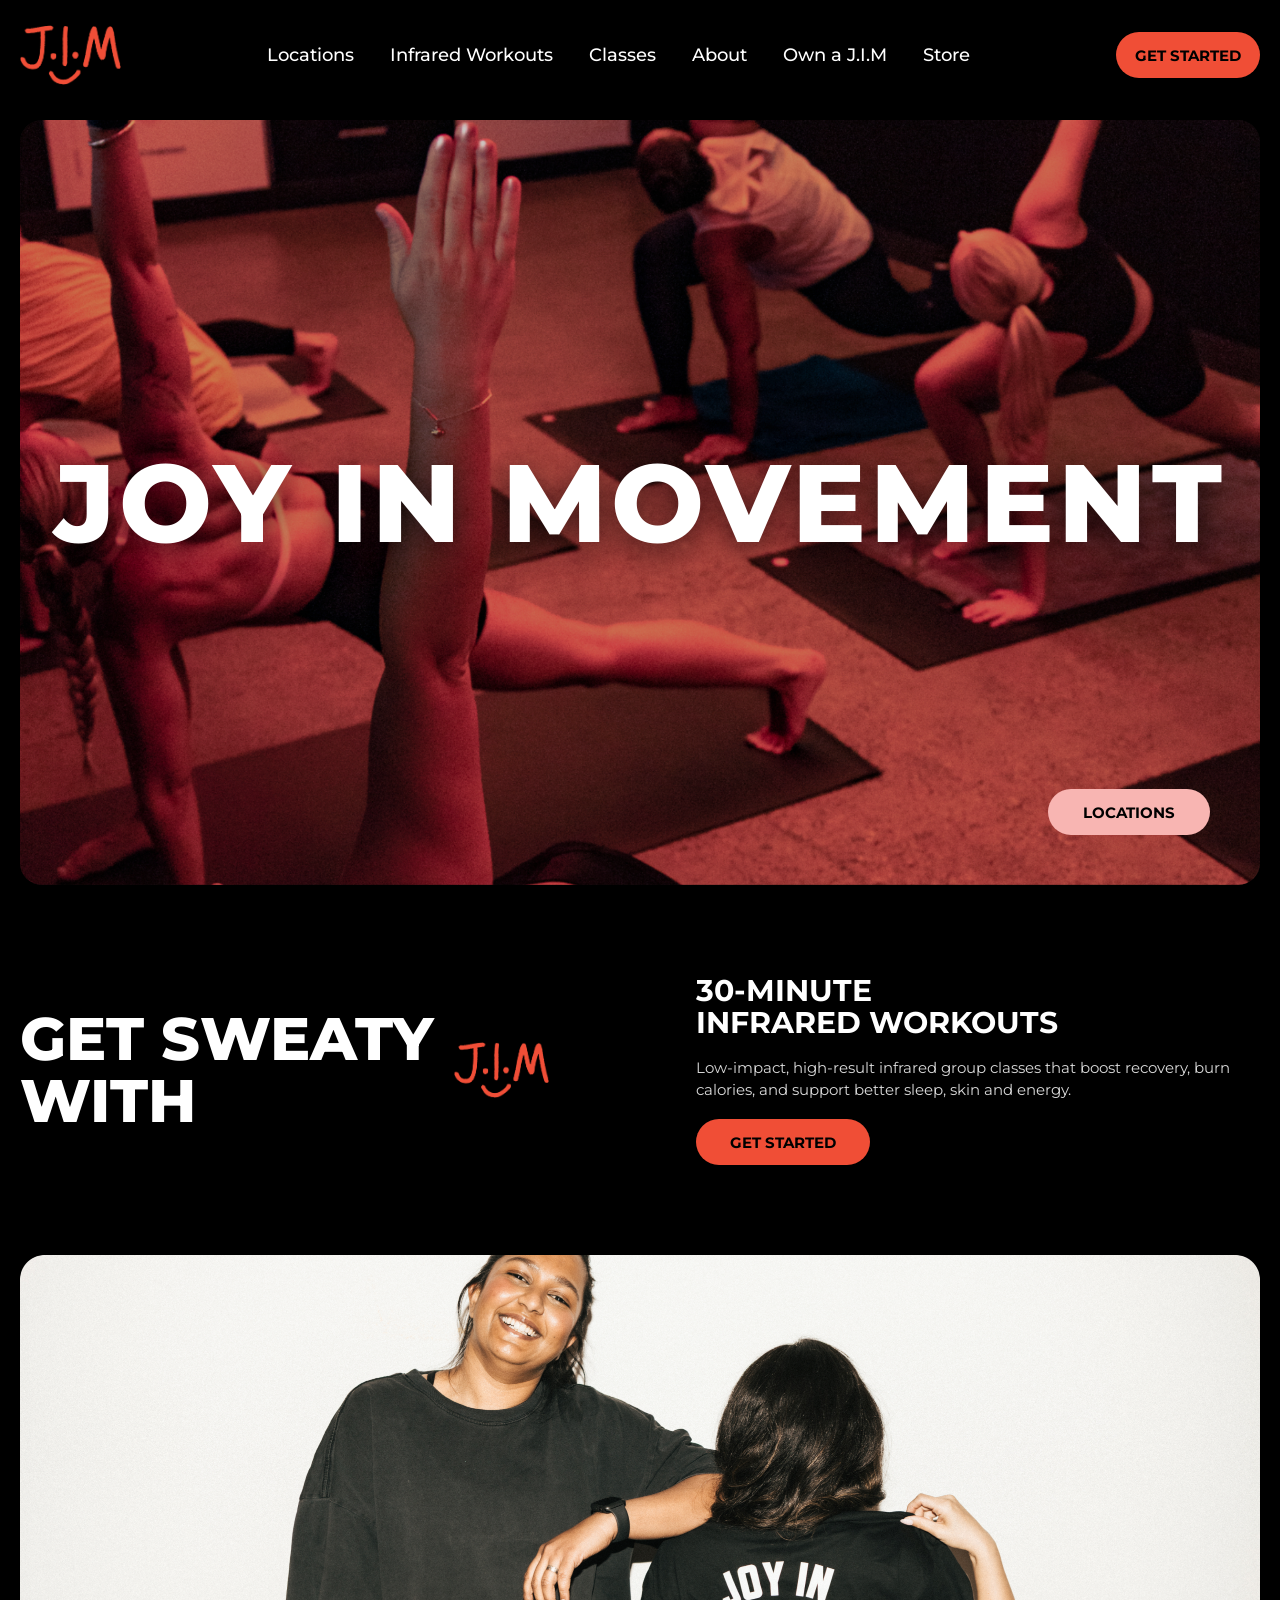
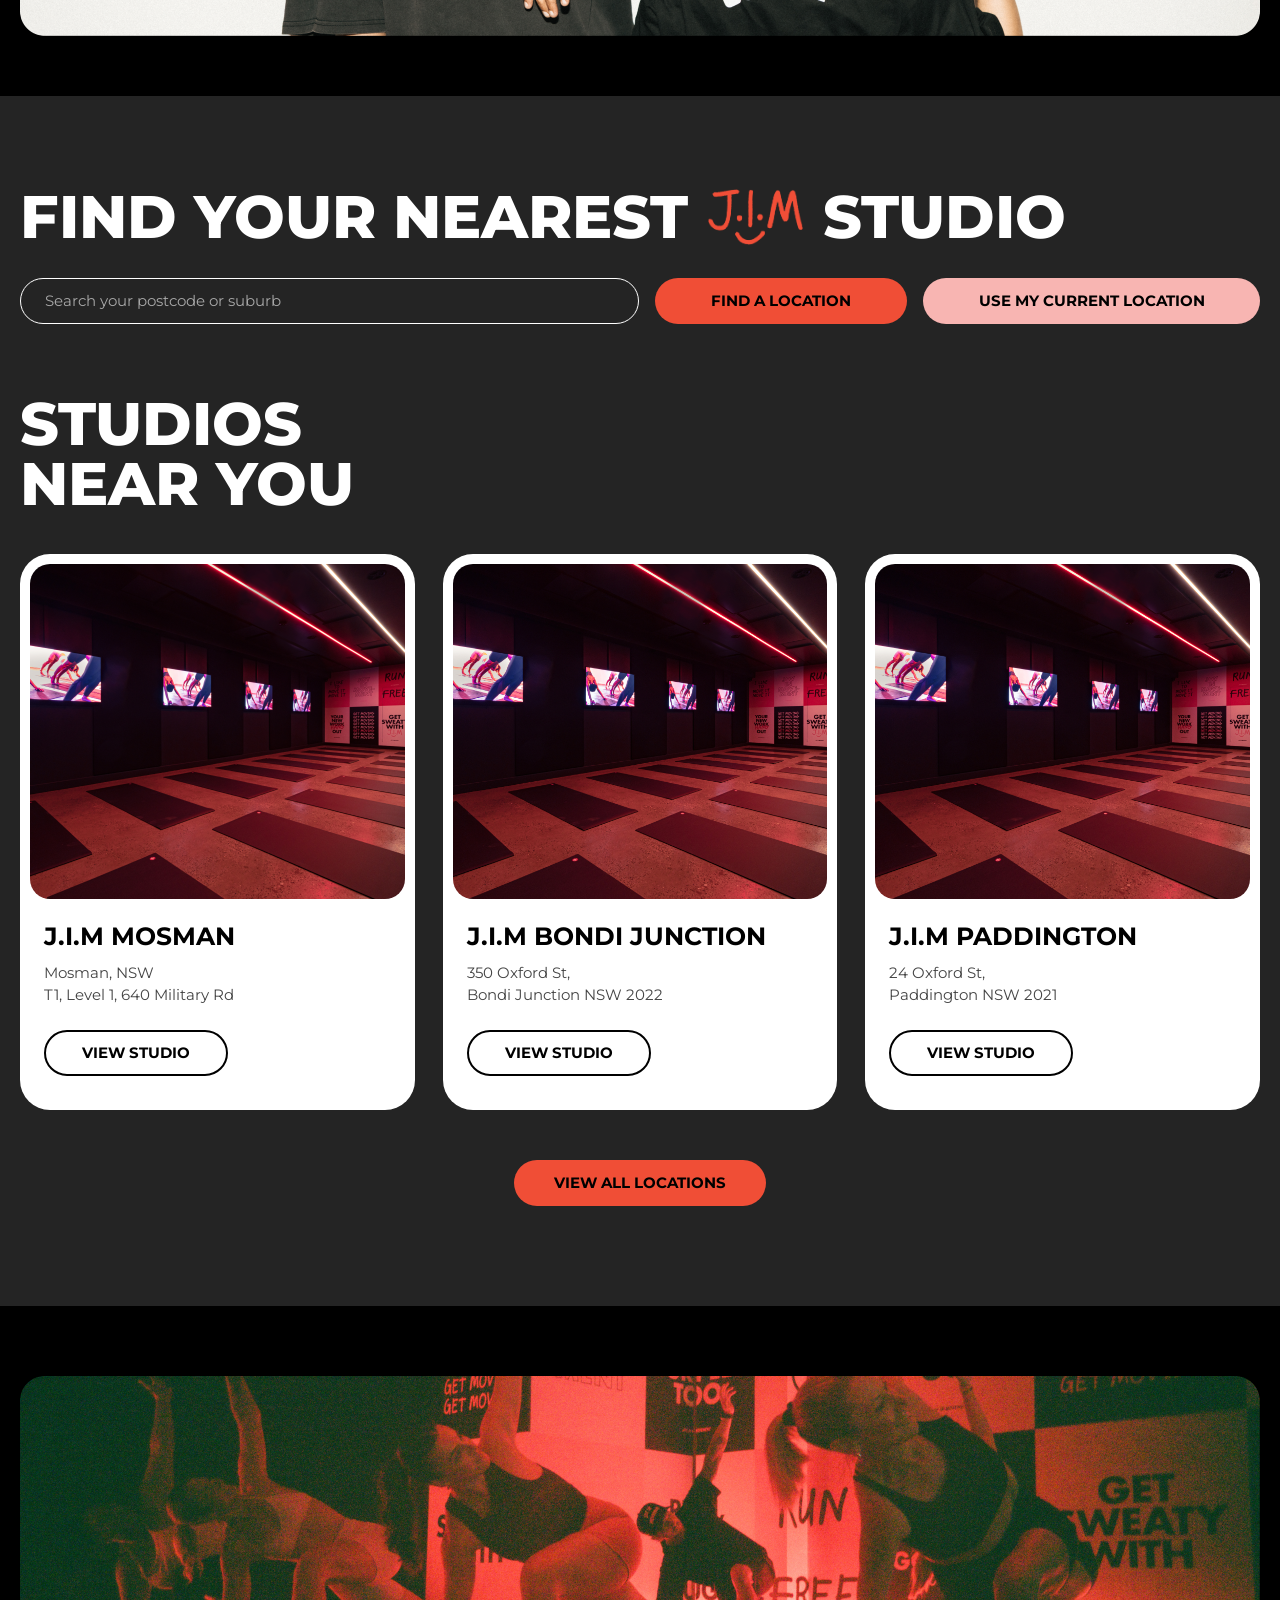
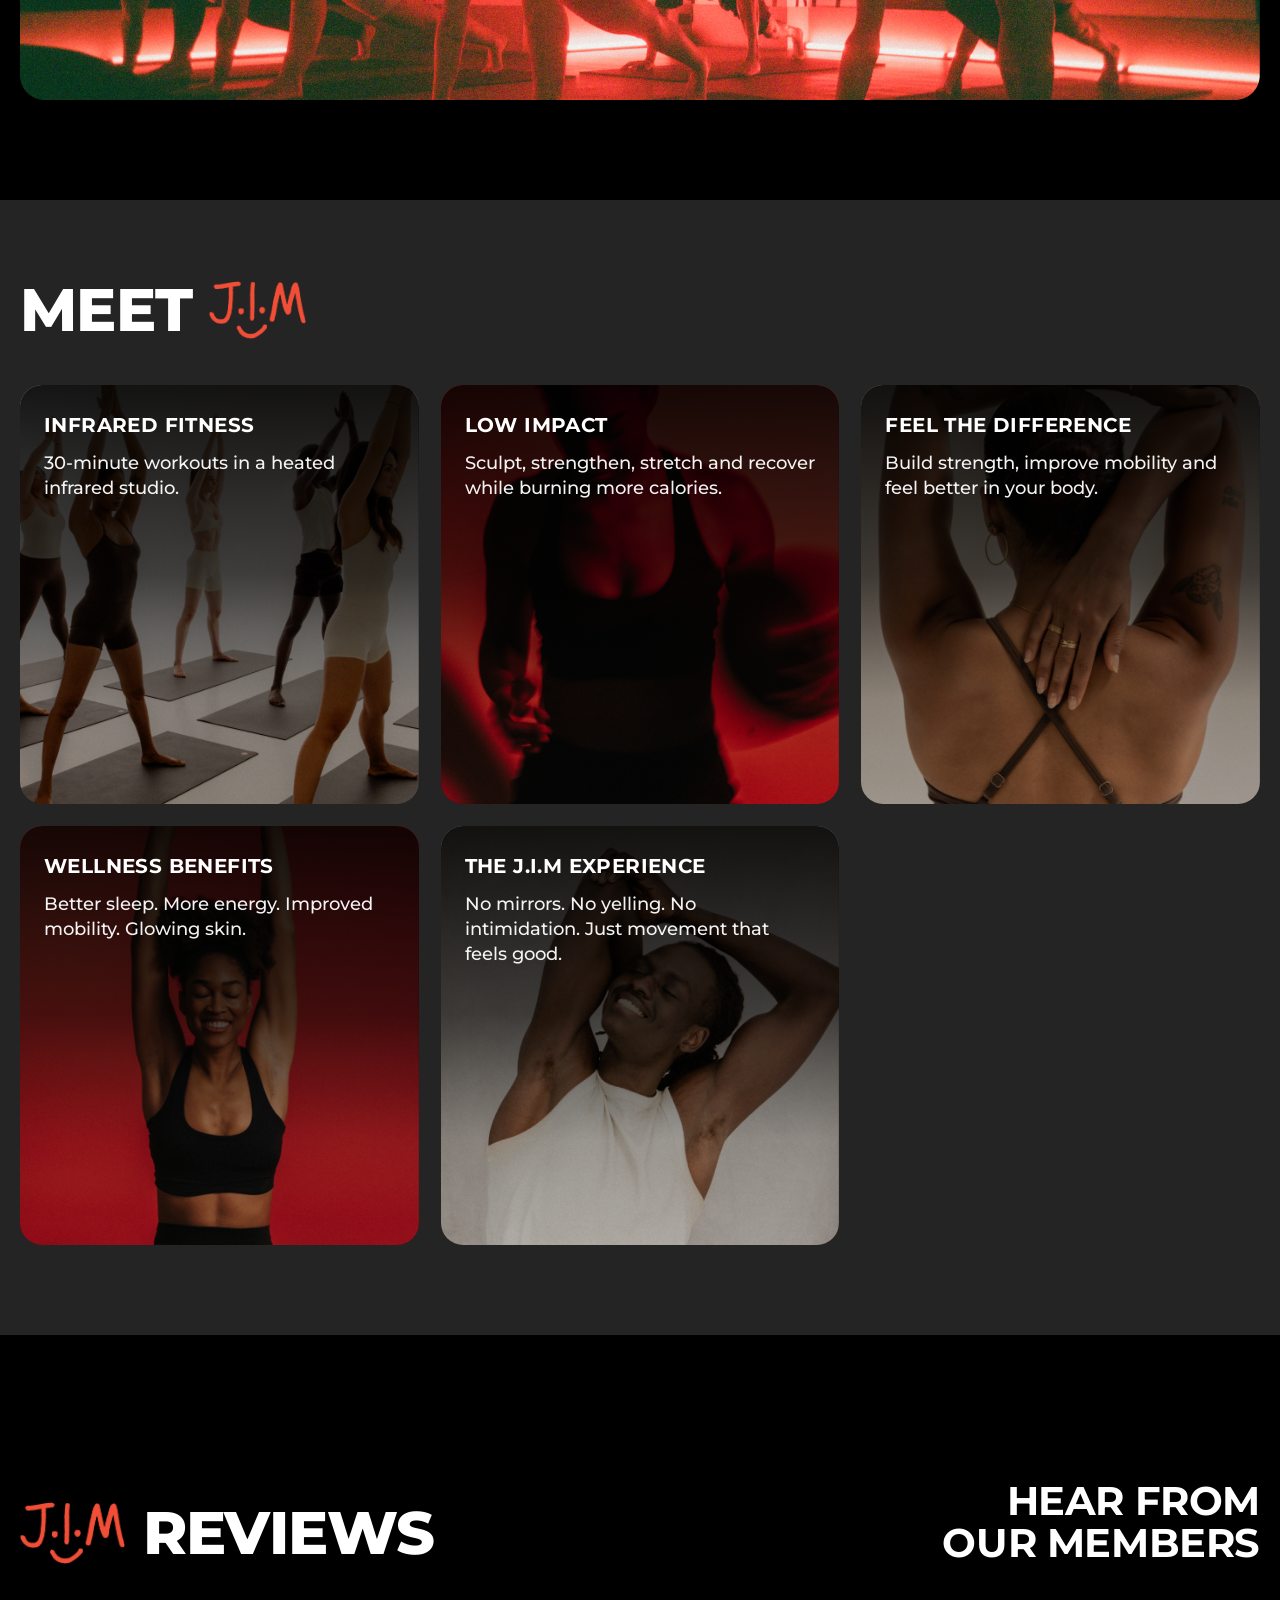
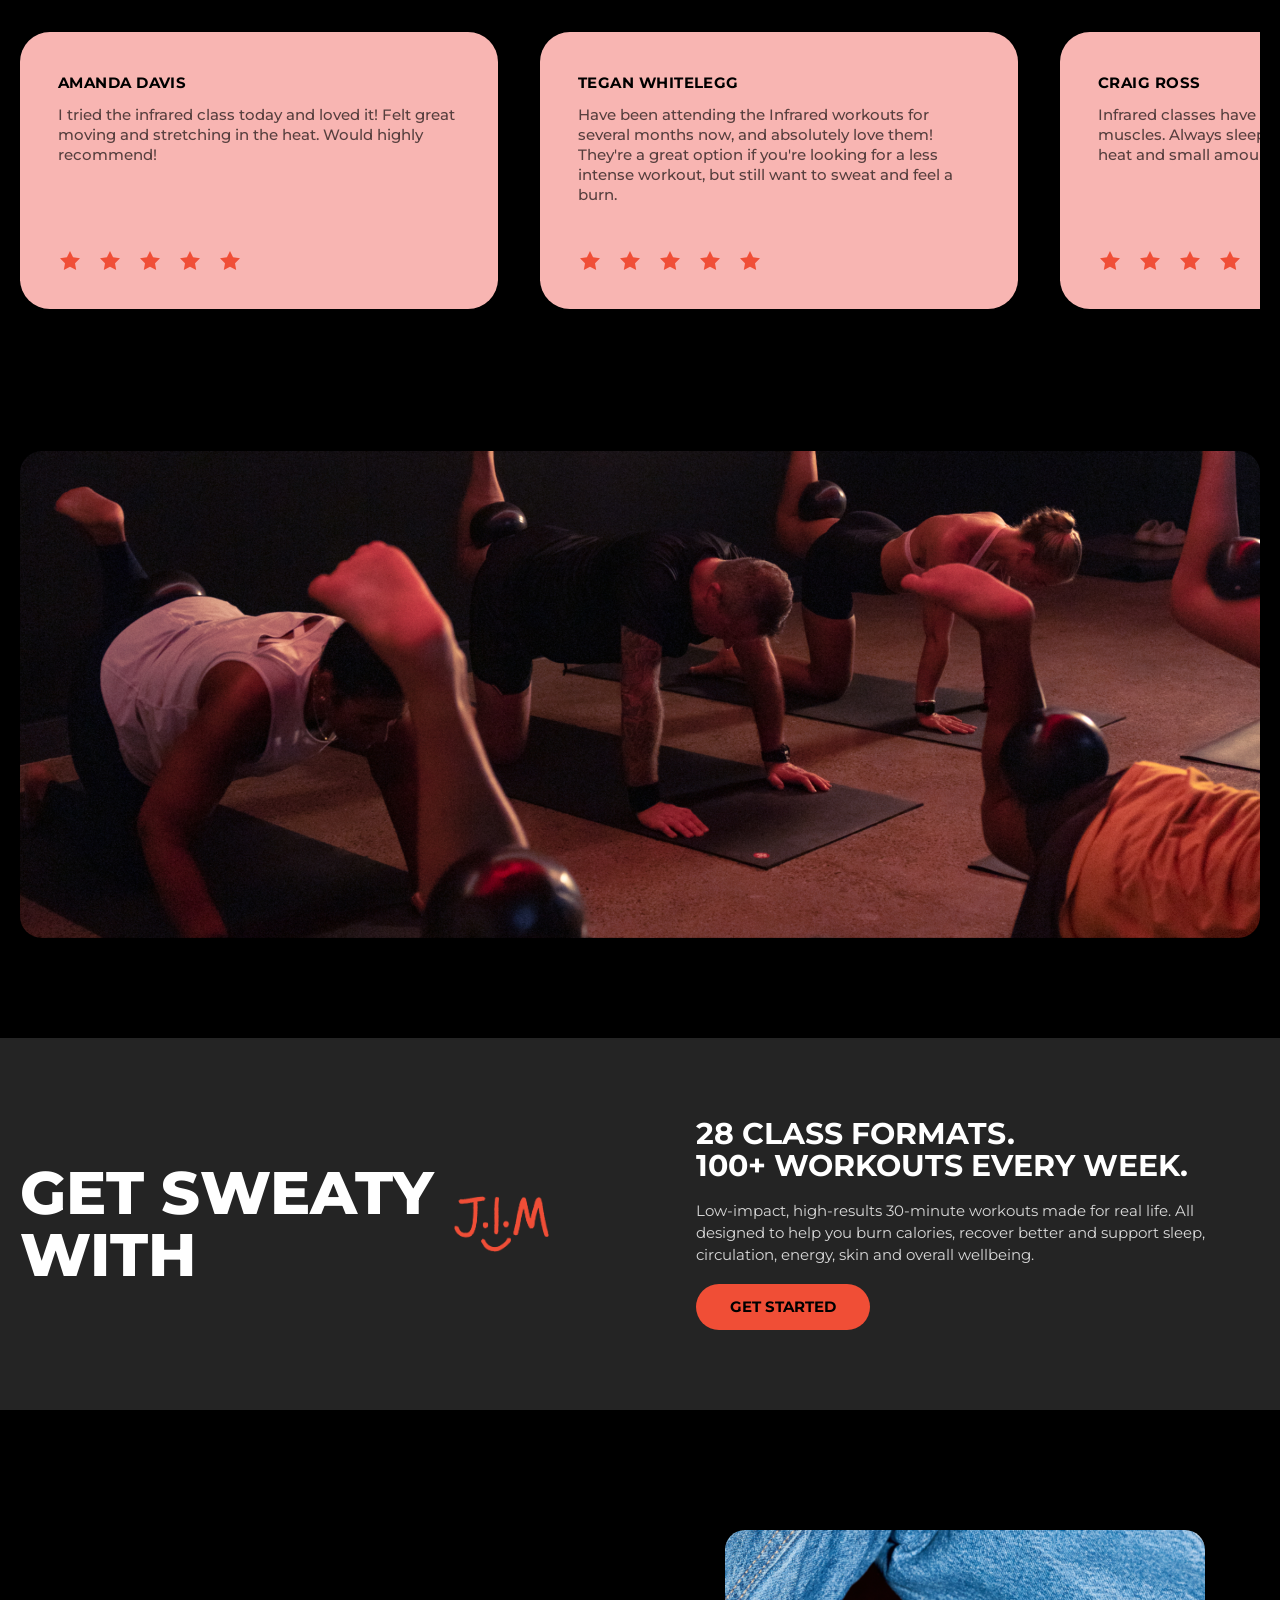
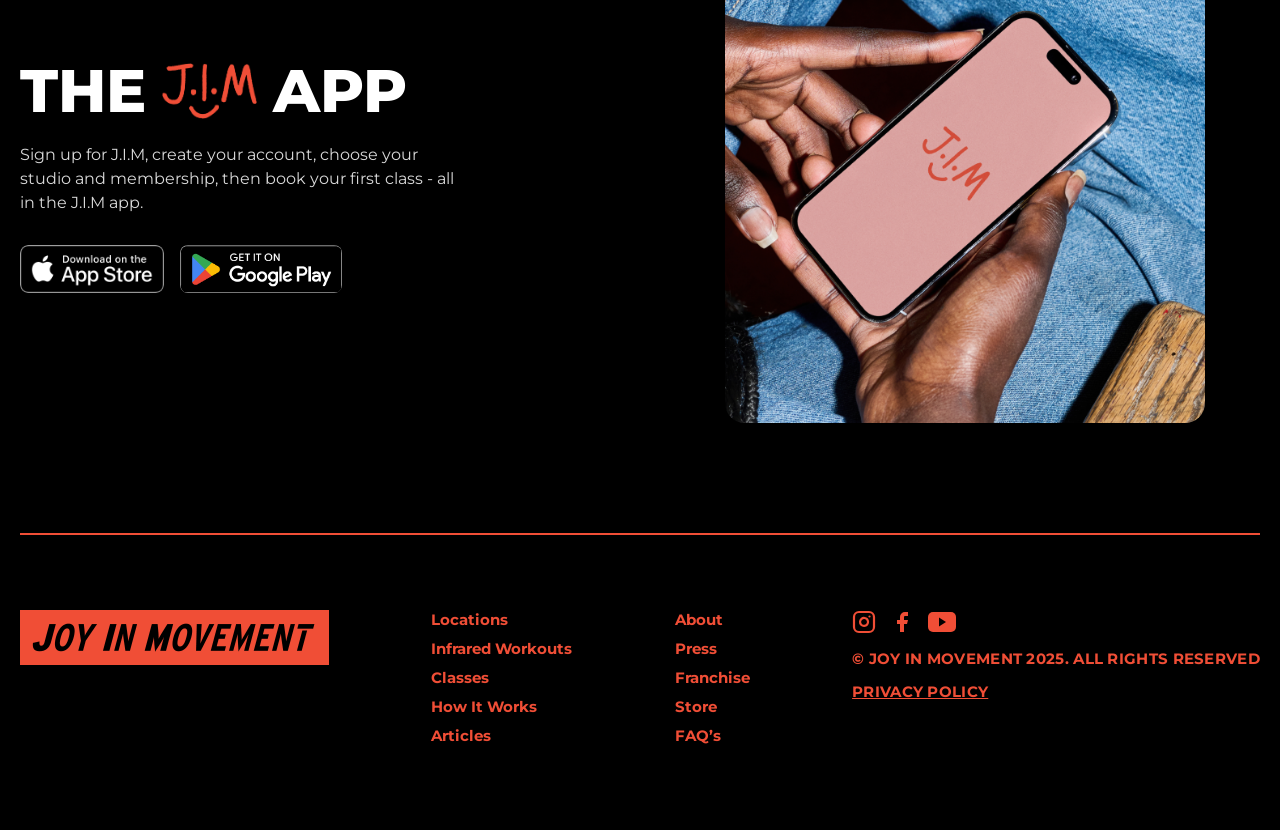
==== index.html @ 844fbc53 "initial design complete" ====
<!DOCTYPE html>
<html lang="en">
<head>
  <meta charset="UTF-8">
  <meta name="viewport" content="width=device-width, initial-scale=1.0">
  <title>J.I.M | Joy In Movement - Australia's First Infrared Fitness Studio</title>
  <!-- Montserrat font matching Futura from Figma -->
  <link rel="preconnect" href="https://fonts.googleapis.com">
  <link rel="preconnect" href="https://fonts.gstatic.com" crossorigin>
  <link href="https://fonts.googleapis.com/css2?family=Montserrat:ital,wght@0,400;0,500;0,600;0,700;0,800;0,900;1,700;1,800&display=swap" rel="stylesheet">
  <link rel="stylesheet" href="home.css">
</head>
<body>

  <!-- =========================================================================
       1. Top Header Bar (0 - 130px)
       ========================================================================= -->
  <header class="jim-header">
    <div class="header-inner">
      <a href="index.html" class="header-logo" aria-label="J.I.M Home">
        <img src="assets/jim_logo_script.png" alt="J.I.M" class="logo-script-img">
      </a>

      <nav class="header-nav" aria-label="Main Navigation">
        <ul class="nav-links-list">
          <li><a href="locations.html" class="nav-link">Locations</a></li>
          <li><a href="infrared.html" class="nav-link">Infrared Workouts</a></li>
          <li><a href="classes.html" class="nav-link">Classes</a></li>
          <li><a href="about.html" class="nav-link">About</a></li>
          <li><a href="own-a-jim.html" class="nav-link">Own a J.I.M</a></li>
          <li><a href="#store" class="nav-link">Store</a></li>
        </ul>
      </nav>

      <div class="header-action">
        <a href="classes.html" class="header-btn-get-started">GET STARTED</a>
        <button class="mobile-nav-toggle" id="mobileToggle" aria-label="Toggle navigation menu">
          <span></span>
          <span></span>
          <span></span>
        </button>
      </div>
    </div>
  </header>

  <main>
    <!-- =========================================================================
         2. Hero Section (129px - 894px)
         ========================================================================= -->
    <section class="section-hero">
      <div class="hero-frame">
        <img src="assets/home_hero_banner.png" alt="Joy In Movement Studio Workout" class="hero-img">
        <div class="hero-overlay-center">
          <h1 class="hero-huge-title">JOY IN MOVEMENT</h1>
        </div>
        <a href="locations.html" class="hero-pill-locations">LOCATIONS</a>
      </div>
    </section>

    <!-- =========================================================================
         3. GET SWEATY WITH J.I.M (973px - 1205px)
         ========================================================================= -->
    <section class="section-sweaty">
      <div class="content-container">
        <div class="sweaty-row">
          <div class="sweaty-left">
            <h2 class="title-get-sweaty">GET SWEATY<br>WITH</h2>
            <img src="assets/jim_logo_script.png" alt="J.I.M" class="sweaty-script-logo">
          </div>

          <div class="sweaty-right">
            <h3 class="subtitle-30">30-MINUTE<br>INFRARED WORKOUTS</h3>
            <p class="body-15">
              Low-impact, high-result infrared group classes that boost recovery, burn calories, and support better sleep, skin and energy.
            </p>
            <a href="classes.html" class="btn-red-pill">GET STARTED</a>
          </div>
        </div>
      </div>
    </section>

    <!-- =========================================================================
         4. Photo Strip Banner 1 (1277px - 1784px) - Two girls smiling
         ========================================================================= -->
    <section class="section-photo-banner">
      <div class="banner-frame">
        <img src="assets/home_banner_infrared.png" alt="Joy In Movement Members" class="banner-photo-img">
      </div>
    </section>

    <!-- =========================================================================
         5. FIND YOUR NEAREST STUDIO & STUDIOS NEAR YOU (1861px - 3429px)
         Full-Bleed Dark Band (#242424) with NO extra border-radius
         ========================================================================= -->
    <section class="section-studios-band" id="studios">
      <div class="content-container">
        <!-- Title row -->
        <div class="find-nearest-title-row">
          <h2 class="title-find-nearest">FIND YOUR NEAREST</h2>
          <img src="assets/jim_logo_script.png" alt="J.I.M" class="find-nearest-jim-script">
          <h2 class="title-find-nearest">STUDIO</h2>
        </div>

        <!-- Search Bar -->
        <form class="search-bar-row" onsubmit="event.preventDefault();">
          <div class="search-input-pill">
            <input type="text" class="input-postcode" placeholder="Search your postcode or suburb">
          </div>
          <button type="submit" class="btn-find-location">FIND A LOCATION</button>
          <button type="button" class="btn-current-location">USE MY CURRENT LOCATION</button>
        </form>

        <!-- Subheading -->
        <h3 class="heading-studios-near-you">STUDIOS<br>NEAR YOU</h3>

        <!-- 3 White Studio Cards (radius=30, white bg, black text, outline view studio btn) -->
        <div class="studios-three-grid">
          <!-- Card 1: Mosman -->
          <article class="studio-white-card">
            <div class="studio-card-photo-wrap">
              <img src="assets/location_mosman.png" alt="J.I.M Mosman" class="studio-card-photo">
            </div>
            <div class="studio-card-details">
              <h4 class="studio-card-name">J.I.M MOSMAN</h4>
              <p class="studio-card-addr">Mosman, NSW<br>T1, Level 1, 640 Military Rd</p>
              <a href="locations.html" class="btn-view-studio-black">VIEW STUDIO</a>
            </div>
          </article>

          <!-- Card 2: Bondi Junction -->
          <article class="studio-white-card">
            <div class="studio-card-photo-wrap">
              <img src="assets/location_bondi.png" alt="J.I.M Bondi Junction" class="studio-card-photo">
            </div>
            <div class="studio-card-details">
              <h4 class="studio-card-name">J.I.M BONDI JUNCTION</h4>
              <p class="studio-card-addr">350 Oxford St,<br>Bondi Junction NSW 2022</p>
              <a href="locations.html" class="btn-view-studio-black">VIEW STUDIO</a>
            </div>
          </article>

          <!-- Card 3: Paddington -->
          <article class="studio-white-card">
            <div class="studio-card-photo-wrap">
              <img src="assets/location_paddington.png" alt="J.I.M Paddington" class="studio-card-photo">
            </div>
            <div class="studio-card-details">
              <h4 class="studio-card-name">J.I.M PADDINGTON</h4>
              <p class="studio-card-addr">24 Oxford St,<br>Paddington NSW 2021</p>
              <a href="locations.html" class="btn-view-studio-black">VIEW STUDIO</a>
            </div>
          </article>
        </div>

        <!-- Centered VIEW ALL LOCATIONS Red Button -->
        <div class="view-all-locations-center">
          <a href="locations.html" class="btn-view-all-red">VIEW ALL LOCATIONS</a>
        </div>
      </div>
    </section>

    <!-- =========================================================================
         6. Photo Strip Banner 2 (3514px - 3946px) - Red neon light studio
         ========================================================================= -->
    <section class="section-photo-banner">
      <div class="banner-frame">
        <img src="assets/home_banner_mid.png" alt="Get Sweaty With J.I.M Red Neon" class="banner-photo-img">
      </div>
    </section>

    <!-- =========================================================================
         7. MEET J.I.M (4041px - 4797px)
         Full-Bleed Dark Band (#242424) with NO extra border-radius
         Text aligned to the TOP of each card with top gradient overlay
         ========================================================================= -->
    <section class="section-meet-band">
      <div class="content-container">
        <!-- Heading -->
        <div class="meet-heading-row">
          <h2 class="title-meet">MEET</h2>
          <img src="assets/jim_logo_script.png" alt="J.I.M" class="meet-script-logo">
        </div>

        <!-- 5 Tall Cards (radius=22, text at TOP) -->
        <div class="meet-five-grid">
          <!-- Card 1 -->
          <article class="meet-card-item">
            <img src="assets/home_meet_1.png" alt="Infrared Fitness" class="meet-card-bg-img">
            <div class="meet-card-top-gradient"></div>
            <div class="meet-card-caption-top">
              <h4 class="meet-card-title">INFRARED FITNESS</h4>
              <p class="meet-card-desc">30-minute workouts in a heated infrared studio.</p>
            </div>
          </article>

          <!-- Card 2 -->
          <article class="meet-card-item">
            <img src="assets/home_meet_2.png" alt="Low Impact" class="meet-card-bg-img">
            <div class="meet-card-top-gradient"></div>
            <div class="meet-card-caption-top">
              <h4 class="meet-card-title">LOW IMPACT</h4>
              <p class="meet-card-desc">Sculpt, strengthen, stretch and recover while burning more calories.</p>
            </div>
          </article>

          <!-- Card 3 -->
          <article class="meet-card-item">
            <img src="assets/home_meet_3.png" alt="Feel The Difference" class="meet-card-bg-img">
            <div class="meet-card-top-gradient"></div>
            <div class="meet-card-caption-top">
              <h4 class="meet-card-title">FEEL THE DIFFERENCE</h4>
              <p class="meet-card-desc">Build strength, improve mobility and feel better in your body.</p>
            </div>
          </article>

          <!-- Card 4 -->
          <article class="meet-card-item">
            <img src="assets/home_meet_4.png" alt="Wellness Benefits" class="meet-card-bg-img">
            <div class="meet-card-top-gradient"></div>
            <div class="meet-card-caption-top">
              <h4 class="meet-card-title">WELLNESS BENEFITS</h4>
              <p class="meet-card-desc">Better sleep. More energy. Improved mobility. Glowing skin.</p>
            </div>
          </article>

          <!-- Card 5 -->
          <article class="meet-card-item">
            <img src="assets/home_meet_5.png" alt="The J.I.M Experience" class="meet-card-bg-img">
            <div class="meet-card-top-gradient"></div>
            <div class="meet-card-caption-top">
              <h4 class="meet-card-title">THE J.I.M EXPERIENCE</h4>
              <p class="meet-card-desc">No mirrors. No yelling. No intimidation. Just movement that feels good.</p>
            </div>
          </article>
        </div>
      </div>
    </section>

    <!-- =========================================================================
         8. REVIEWS (4801px - 5337px)
         On Pure Black Background (#000000) with 4 Peach Cards and SVG Stars
         ========================================================================= -->
    <section class="section-reviews">
      <div class="content-container">
        <!-- Header -->
        <div class="reviews-header-flex">
          <div class="reviews-left-group">
            <img src="assets/jim_logo_script.png" alt="J.I.M" class="reviews-script-logo">
            <h2 class="title-reviews">REVIEWS</h2>
          </div>
          <div class="reviews-right-group">
            <p class="tag-hear-members">HEAR FROM<br>OUR MEMBERS</p>
          </div>
        </div>

        <!-- 4 Peach Cards Track (Figma exact 478x277px, gap 42px) -->
        <div class="reviews-track-wrapper">
          <div class="reviews-four-grid">
            <!-- Card 1: Amanda Davis -->
            <article class="review-peach-box">
              <div class="review-box-top">
                <h4 class="review-author-name">AMANDA DAVIS</h4>
                <p class="review-body-quote">I tried the infrared class today and loved it! Felt great moving and stretching in the heat. Would highly recommend!</p>
              </div>
              <div class="review-stars-row">
                <svg width="24" height="24" viewBox="0 0 24 24" fill="#F04E37"><polygon points="12 2 15.09 8.26 22 9.27 17 14.14 18.18 21.02 12 17.77 5.82 21.02 7 14.14 2 9.27 8.91 8.26 12 2"></polygon></svg>
                <svg width="24" height="24" viewBox="0 0 24 24" fill="#F04E37"><polygon points="12 2 15.09 8.26 22 9.27 17 14.14 18.18 21.02 12 17.77 5.82 21.02 7 14.14 2 9.27 8.91 8.26 12 2"></polygon></svg>
                <svg width="24" height="24" viewBox="0 0 24 24" fill="#F04E37"><polygon points="12 2 15.09 8.26 22 9.27 17 14.14 18.18 21.02 12 17.77 5.82 21.02 7 14.14 2 9.27 8.91 8.26 12 2"></polygon></svg>
                <svg width="24" height="24" viewBox="0 0 24 24" fill="#F04E37"><polygon points="12 2 15.09 8.26 22 9.27 17 14.14 18.18 21.02 12 17.77 5.82 21.02 7 14.14 2 9.27 8.91 8.26 12 2"></polygon></svg>
                <svg width="24" height="24" viewBox="0 0 24 24" fill="#F04E37"><polygon points="12 2 15.09 8.26 22 9.27 17 14.14 18.18 21.02 12 17.77 5.82 21.02 7 14.14 2 9.27 8.91 8.26 12 2"></polygon></svg>
              </div>
            </article>

            <!-- Card 2: Tegan Whitelegg -->
            <article class="review-peach-box">
              <div class="review-box-top">
                <h4 class="review-author-name">TEGAN WHITELEGG</h4>
                <p class="review-body-quote">Have been attending the Infrared workouts for several months now, and absolutely love them! They're a great option if you're looking for a less intense workout, but still want to sweat and feel a burn.</p>
              </div>
              <div class="review-stars-row">
                <svg width="24" height="24" viewBox="0 0 24 24" fill="#F04E37"><polygon points="12 2 15.09 8.26 22 9.27 17 14.14 18.18 21.02 12 17.77 5.82 21.02 7 14.14 2 9.27 8.91 8.26 12 2"></polygon></svg>
                <svg width="24" height="24" viewBox="0 0 24 24" fill="#F04E37"><polygon points="12 2 15.09 8.26 22 9.27 17 14.14 18.18 21.02 12 17.77 5.82 21.02 7 14.14 2 9.27 8.91 8.26 12 2"></polygon></svg>
                <svg width="24" height="24" viewBox="0 0 24 24" fill="#F04E37"><polygon points="12 2 15.09 8.26 22 9.27 17 14.14 18.18 21.02 12 17.77 5.82 21.02 7 14.14 2 9.27 8.91 8.26 12 2"></polygon></svg>
                <svg width="24" height="24" viewBox="0 0 24 24" fill="#F04E37"><polygon points="12 2 15.09 8.26 22 9.27 17 14.14 18.18 21.02 12 17.77 5.82 21.02 7 14.14 2 9.27 8.91 8.26 12 2"></polygon></svg>
                <svg width="24" height="24" viewBox="0 0 24 24" fill="#F04E37"><polygon points="12 2 15.09 8.26 22 9.27 17 14.14 18.18 21.02 12 17.77 5.82 21.02 7 14.14 2 9.27 8.91 8.26 12 2"></polygon></svg>
              </div>
            </article>

            <!-- Card 3: Craig Ross -->
            <article class="review-peach-box">
              <div class="review-box-top">
                <h4 class="review-author-name">CRAIG ROSS</h4>
                <p class="review-body-quote">Infrared classes have been great on tired, sore muscles. Always sleep well and feel refreshed by the heat and small amounts of movement in each class.</p>
              </div>
              <div class="review-stars-row">
                <svg width="24" height="24" viewBox="0 0 24 24" fill="#F04E37"><polygon points="12 2 15.09 8.26 22 9.27 17 14.14 18.18 21.02 12 17.77 5.82 21.02 7 14.14 2 9.27 8.91 8.26 12 2"></polygon></svg>
                <svg width="24" height="24" viewBox="0 0 24 24" fill="#F04E37"><polygon points="12 2 15.09 8.26 22 9.27 17 14.14 18.18 21.02 12 17.77 5.82 21.02 7 14.14 2 9.27 8.91 8.26 12 2"></polygon></svg>
                <svg width="24" height="24" viewBox="0 0 24 24" fill="#F04E37"><polygon points="12 2 15.09 8.26 22 9.27 17 14.14 18.18 21.02 12 17.77 5.82 21.02 7 14.14 2 9.27 8.91 8.26 12 2"></polygon></svg>
                <svg width="24" height="24" viewBox="0 0 24 24" fill="#F04E37"><polygon points="12 2 15.09 8.26 22 9.27 17 14.14 18.18 21.02 12 17.77 5.82 21.02 7 14.14 2 9.27 8.91 8.26 12 2"></polygon></svg>
                <svg width="24" height="24" viewBox="0 0 24 24" fill="#F04E37"><polygon points="12 2 15.09 8.26 22 9.27 17 14.14 18.18 21.02 12 17.77 5.82 21.02 7 14.14 2 9.27 8.91 8.26 12 2"></polygon></svg>
              </div>
            </article>

            <!-- Card 4: Junior Talipeau -->
            <article class="review-peach-box">
              <div class="review-box-top">
                <h4 class="review-author-name">JUNIOR TALIPEAU</h4>
                <p class="review-body-quote">Great experiences! Great training! Great sessions! Infrared sessions are great and is a different type of fitness.</p>
              </div>
              <div class="review-stars-row">
                <svg width="24" height="24" viewBox="0 0 24 24" fill="#F04E37"><polygon points="12 2 15.09 8.26 22 9.27 17 14.14 18.18 21.02 12 17.77 5.82 21.02 7 14.14 2 9.27 8.91 8.26 12 2"></polygon></svg>
                <svg width="24" height="24" viewBox="0 0 24 24" fill="#F04E37"><polygon points="12 2 15.09 8.26 22 9.27 17 14.14 18.18 21.02 12 17.77 5.82 21.02 7 14.14 2 9.27 8.91 8.26 12 2"></polygon></svg>
                <svg width="24" height="24" viewBox="0 0 24 24" fill="#F04E37"><polygon points="12 2 15.09 8.26 22 9.27 17 14.14 18.18 21.02 12 17.77 5.82 21.02 7 14.14 2 9.27 8.91 8.26 12 2"></polygon></svg>
                <svg width="24" height="24" viewBox="0 0 24 24" fill="#F04E37"><polygon points="12 2 15.09 8.26 22 9.27 17 14.14 18.18 21.02 12 17.77 5.82 21.02 7 14.14 2 9.27 8.91 8.26 12 2"></polygon></svg>
                <svg width="24" height="24" viewBox="0 0 24 24" fill="#F04E37"><polygon points="12 2 15.09 8.26 22 9.27 17 14.14 18.18 21.02 12 17.77 5.82 21.02 7 14.14 2 9.27 8.91 8.26 12 2"></polygon></svg>
              </div>
            </article>
          </div>
        </div>
          </article>
        </div>
      </div>
    </section>

    <!-- =========================================================================
         9. Photo Strip Banner 3 (5432px - 6244px) - "J.I.M HATES BURPEES TOO"
         ========================================================================= -->
    <section class="section-photo-banner">
      <div class="banner-frame">
        <img src="assets/own_poster_chair_banner.png" alt="J.I.M Hates Burpees Too" class="banner-photo-img">
      </div>
    </section>

    <!-- =========================================================================
         10. GET SWEATY WITH (6317px - 6763px)
         Full-Bleed Dark Band (#242424) with NO extra border-radius
         ========================================================================= -->
    <section class="section-sweaty-dark-band">
      <div class="content-container">
        <div class="sweaty-row">
          <div class="sweaty-left">
            <h2 class="title-get-sweaty">GET SWEATY<br>WITH</h2>
            <img src="assets/jim_logo_script.png" alt="J.I.M" class="sweaty-script-logo">
          </div>

          <div class="sweaty-right">
            <h3 class="subtitle-30">28 CLASS FORMATS.<br>100+ WORKOUTS EVERY WEEK.</h3>
            <p class="body-15">
              Low-impact, high-results 30-minute workouts made for real life. All designed to help you burn calories, recover better and support sleep, circulation, energy, skin and overall wellbeing.
            </p>
            <a href="classes.html" class="btn-red-pill">GET STARTED</a>
          </div>
        </div>
      </div>
    </section>

    <!-- =========================================================================
         11. THE J.I.M APP (6836px - 7648px)
         Pure Black Background (#000000) - NO gray box, NO extra radius
         ========================================================================= -->
    <section class="section-app-pure-black">
      <div class="content-container">
        <div class="app-row-flex">
          <div class="app-text-left">
            <div class="app-heading-brand">
              <h2 class="title-app-white">THE</h2>
              <img src="assets/jim_logo_script.png" alt="J.I.M" class="app-script-logo">
              <h2 class="title-app-white">APP</h2>
            </div>
            <p class="app-instruction-desc">
              Sign up for J.I.M, create your account, choose your studio and membership, then book your first class - all in the J.I.M app.
            </p>
            <div class="app-store-badges-row">
              <a href="#app-store" class="badge-link">
                <img src="assets/app-store-badge.png" alt="Download on the App Store" class="store-badge-img">
              </a>
              <a href="#google-play" class="badge-link">
                <img src="assets/google-play-badge.jpg" alt="Get it on Google Play" class="store-badge-img">
              </a>
            </div>
          </div>

          <div class="app-photo-right">
            <img src="assets/home_app_phone.png" alt="J.I.M Mobile App on iPhone" class="app-phone-mockup-img">
          </div>
        </div>
      </div>
    </section>
  </main>

  <!-- =========================================================================
       12. Global Footer (7743px - 7959px)
       Pure Black Background (#000000)
       ========================================================================= -->
  <footer class="jim-footer">
    <div class="content-container">
      <div class="footer-divider-red"></div>
      <div class="footer-layout-flex">
        <!-- Red Brand Badge -->
        <div class="footer-badge-wrap">
          <img src="assets/footer_badge_logo.png" alt="JOY IN MOVEMENT" class="footer-badge-img">
        </div>

        <!-- Links Column 1 -->
        <div class="footer-nav-col">
          <ul class="footer-links">
            <li><a href="locations.html">Locations</a></li>
            <li><a href="infrared.html">Infrared Workouts</a></li>
            <li><a href="classes.html">Classes</a></li>
            <li><a href="how-it-works.html">How It Works</a></li>
            <li><a href="articles.html">Articles</a></li>
          </ul>
        </div>

        <!-- Links Column 2 -->
        <div class="footer-nav-col">
          <ul class="footer-links">
            <li><a href="about.html">About</a></li>
            <li><a href="press.html">Press</a></li>
            <li><a href="own-a-jim.html">Franchise</a></li>
            <li><a href="#store">Store</a></li>
            <li><a href="classes.html#classes-faqs">FAQ’s</a></li>
          </ul>
        </div>

        <!-- Social Icons & Copyright -->
        <div class="footer-meta-col">
          <div class="footer-social-icons">
            <a href="#instagram" class="social-icon-link" aria-label="Instagram">
              <svg width="24" height="24" viewBox="0 0 24 24" fill="none" stroke="#F04E36" stroke-width="2.2" stroke-linecap="round" stroke-linejoin="round">
                <rect x="2" y="2" width="20" height="20" rx="5" ry="5"></rect>
                <path d="M16 11.37A4 4 0 1 1 12.63 8 4 4 0 0 1 16 11.37z"></path>
                <line x1="17.5" y1="6.5" x2="17.51" y2="6.5"></line>
              </svg>
            </a>
            <a href="#facebook" class="social-icon-link" aria-label="Facebook">
              <svg width="24" height="24" viewBox="0 0 24 24" fill="#F04E36">
                <path d="M18 2h-3a5 5 0 0 0-5 5v3H7v4h3v8h4v-8h3l1-4h-4V7a1 1 0 0 1 1-1h3z"></path>
              </svg>
            </a>
            <a href="#youtube" class="social-icon-link" aria-label="YouTube">
              <svg width="28" height="20" viewBox="0 0 28 20" fill="none">
                <rect width="28" height="20" rx="5" fill="#F04E36"/>
                <polygon points="11,14.5 18,10 11,5.5" fill="#000000"/>
              </svg>
            </a>
          </div>
          <p class="footer-copy-text">© JOY IN MOVEMENT 2025. ALL RIGHTS RESERVED</p>
          <a href="#privacy" class="footer-policy-link">PRIVACY POLICY</a>
        </div>
      </div>
    </div>
  </footer>

  <script src="script.js"></script>
</body>
</html>
---- home.css ----
/* ==========================================================================
   J.I.M - Home Page CSS (Pixel-Perfect 1:1 Match with Figma & Screenshot)
   ========================================================================== */

* {
  box-sizing: border-box;
}

body {
  margin: 0;
  padding: 0;
  background-color: #000000;
  color: #FFFFFF;
  font-family: 'Futura', 'Montserrat', sans-serif;
  overflow-x: hidden;
  -webkit-font-smoothing: antialiased;
}

/* Centered container matching Figma 1653px content width (+ 20px left + 20px right padding = 1693px) */
.content-container {
  width: 100%;
  max-width: 1693px;
  margin: 0 auto;
  padding: 0 20px;
}

/* 1. Header (0 - 130px) */
.jim-header {
  position: sticky;
  top: 0;
  width: 100%;
  height: 110px;
  background-color: #000000;
  z-index: 1000;
  display: flex;
  align-items: center;
}

.header-inner {
  width: 100%;
  max-width: 1693px;
  margin: 0 auto;
  padding: 0 20px;
  display: flex;
  justify-content: space-between;
  align-items: center;
}

.logo-script-img {
  height: 60px;
  width: auto;
  display: block;
}

.header-nav .nav-links-list {
  display: flex;
  list-style: none;
  gap: 36px;
  margin: 0;
  padding: 0;
}

.header-nav .nav-link {
  font-family: 'Futura', 'Montserrat', sans-serif;
  font-weight: 500;
  font-size: 18px;
  color: #FFFFFF;
  text-decoration: none;
  transition: color 0.2s ease;
}

.header-nav .nav-link:hover {
  color: #F04E36;
}

.header-right,
.header-action {
  display: flex;
  align-items: center;
  gap: 16px;
}

.header-btn-get-started {
  width: 144px;
  height: 46px;
  border-radius: 100px;
  background-color: #F04E36;
  color: #000000;
  font-family: 'Futura', 'Montserrat', sans-serif;
  font-weight: 700;
  font-size: 15px;
  display: inline-flex;
  align-items: center;
  justify-content: center;
  text-decoration: none;
  transition: opacity 0.2s ease, transform 0.2s ease;
  white-space: nowrap;
}

.header-btn-get-started:hover {
  opacity: 0.9;
  transform: scale(1.02);
}

/* Mobile Hamburger Toggle */
.mobile-nav-toggle {
  display: none;
  background: transparent;
  border: none;
  cursor: pointer;
  padding: 8px;
  width: 44px;
  height: 44px;
  flex-direction: column;
  justify-content: center;
  align-items: center;
  gap: 6px;
  z-index: 1100;
}

.mobile-nav-toggle span {
  display: block;
  width: 26px;
  height: 3px;
  background-color: #FFFFFF;
  border-radius: 2px;
  transition: all 0.3s cubic-bezier(0.4, 0, 0.2, 1);
}

.mobile-nav-toggle.active span:nth-child(1) {
  transform: translateY(9px) rotate(45deg);
  background-color: #F04E36;
}

.mobile-nav-toggle.active span:nth-child(2) {
  opacity: 0;
  transform: scale(0);
}

.mobile-nav-toggle.active span:nth-child(3) {
  transform: translateY(-9px) rotate(-45deg);
  background-color: #F04E36;
}

/* Mobile Fullscreen Drawer */
.mobile-menu-drawer {
  position: fixed;
  top: 0;
  left: 0;
  width: 100%;
  height: 100vh;
  background-color: rgba(0, 0, 0, 0.96);
  backdrop-filter: blur(16px);
  -webkit-backdrop-filter: blur(16px);
  z-index: 1050;
  display: flex;
  flex-direction: column;
  justify-content: center;
  align-items: center;
  opacity: 0;
  visibility: hidden;
  pointer-events: none;
  transition: opacity 0.3s ease, visibility 0.3s ease;
}

.mobile-menu-drawer.open {
  opacity: 1;
  visibility: visible;
  pointer-events: auto;
}

.mobile-menu-inner {
  display: flex;
  flex-direction: column;
  align-items: center;
  gap: 24px;
  text-align: center;
  width: 100%;
  max-width: 380px;
  padding: 20px;
  box-sizing: border-box;
}

.mobile-nav-list {
  list-style: none;
  margin: 0;
  padding: 0;
  display: flex;
  flex-direction: column;
  gap: 16px;
  width: 100%;
}

.mobile-nav-link {
  font-family: 'Futura', 'Montserrat', sans-serif;
  font-weight: 700;
  font-size: 20px;
  line-height: 24px;
  color: #FFFFFF;
  text-decoration: none;
  text-transform: uppercase;
  letter-spacing: 0.04em;
  transition: color 0.2s ease, transform 0.2s ease;
  display: inline-block;
  padding: 6px 12px;
}

.mobile-nav-link:hover,
.mobile-nav-link.active {
  color: #F04E36;
  transform: scale(1.05);
}

.mobile-btn-get-started {
  display: inline-flex;
  align-items: center;
  justify-content: center;
  width: 180px;
  height: 48px;
  border-radius: 100px;
  background-color: #F04E36;
  color: #000000;
  font-family: 'Futura', 'Montserrat', sans-serif;
  font-weight: 800;
  font-size: 15px;
  text-decoration: none;
  text-transform: uppercase;
  margin-top: 12px;
  transition: transform 0.2s ease;
}

.mobile-btn-get-started:hover {
  transform: scale(1.03);
}

/* 2. Hero Section */
.section-hero {
  width: 100%;
  max-width: 1693px;
  margin: 10px auto 0;
  padding: 0 20px;
}

.hero-frame {
  position: relative;
  width: 100%;
  height: 765px;
  border-radius: 22px;
  overflow: hidden;
  display: flex;
  align-items: center;
  justify-content: center;
  background-color: #0d0d0d;
}

.hero-img {
  position: absolute;
  top: 0;
  left: 0;
  width: 100%;
  height: 100%;
  object-fit: cover;
  object-position: center;
  z-index: 1;
}

.hero-overlay-center {
  position: relative;
  z-index: 2;
  text-align: center;
  width: 100%;
}

.hero-huge-title {
  font-family: 'Futura', 'Montserrat', sans-serif;
  font-weight: 800;
  font-size: 110px;
  line-height: 110px;
  color: #FFFFFF;
  text-transform: uppercase;
  margin: 0;
  letter-spacing: 0.04em;
  text-shadow: 0 6px 30px rgba(0, 0, 0, 0.6);
}

.hero-pill-locations {
  position: absolute;
  bottom: 50px;
  right: 50px;
  z-index: 3;
  width: 162px;
  height: 46px;
  border-radius: 100px;
  background-color: #F8B5B2;
  color: #000000;
  font-family: 'Futura', 'Montserrat', sans-serif;
  font-weight: 700;
  font-size: 15px;
  display: inline-flex;
  align-items: center;
  justify-content: center;
  text-decoration: none;
  transition: background-color 0.2s ease;
}

.hero-pill-locations:hover {
  background-color: #FFFFFF;
}

/* 3. Section: GET SWEATY WITH J.I.M */
.section-sweaty {
  padding: 90px 0 80px;
  background-color: #000000;
}

.sweaty-row {
  display: flex;
  justify-content: space-between;
  align-items: center;
  gap: 50px;
}

.sweaty-left {
  display: flex;
  align-items: center;
  gap: 20px;
  flex: 1 1 50%;
}

.title-get-sweaty {
  font-family: 'Futura', 'Montserrat', sans-serif;
  font-weight: 800;
  font-size: 60px;
  line-height: 62px;
  color: #FFFFFF;
  text-transform: uppercase;
  margin: 0;
}

.sweaty-script-logo {
  height: 56px;
  width: auto;
  object-fit: contain;
}

.sweaty-right {
  flex: 1 1 45%;
  display: flex;
  flex-direction: column;
  gap: 18px;
}

.subtitle-30 {
  font-family: 'Futura', 'Montserrat', sans-serif;
  font-weight: 700;
  font-size: 30px;
  line-height: 32px;
  color: #FFFFFF;
  text-transform: uppercase;
  margin: 0;
}

.body-15 {
  font-family: 'Futura', 'Montserrat', sans-serif;
  font-size: 15px;
  line-height: 22px;
  color: #D9D9D9;
  margin: 0;
}

.btn-red-pill {
  width: 174px;
  height: 46px;
  border-radius: 100px;
  background-color: #F04E36;
  color: #000000;
  font-family: 'Futura', 'Montserrat', sans-serif;
  font-weight: 700;
  font-size: 15px;
  display: inline-flex;
  align-items: center;
  justify-content: center;
  text-decoration: none;
  align-self: flex-start;
}

/* 4. Photo Strip Banners */
.section-photo-banner {
  width: 100%;
  max-width: 1693px;
  margin: 0 auto;
  padding: 10px 20px 60px;
}

.banner-frame {
  width: 100%;
  border-radius: 22px;
  overflow: hidden;
}

.banner-photo-img {
  width: 100%;
  height: auto;
  display: block;
}

/* 5. Section Studios Band - Full Bleed #242424 (border-radius: 0) */
.section-studios-band {
  width: 100%;
  background-color: #242424;
  border-radius: 0;
  padding: 90px 0 100px;
  margin: 0 0 60px;
}

.find-nearest-title-row {
  display: flex;
  align-items: center;
  gap: 20px;
  margin-bottom: 30px;
  flex-wrap: wrap;
}

.title-find-nearest {
  font-family: 'Futura', 'Montserrat', sans-serif;
  font-weight: 800;
  font-size: 60px;
  line-height: 62px;
  color: #FFFFFF;
  text-transform: uppercase;
  margin: 0;
}

.find-nearest-jim-script {
  height: 56px;
  width: auto;
  object-fit: contain;
}

.search-bar-row {
  display: flex;
  align-items: center;
  gap: 16px;
  margin-bottom: 70px;
  flex-wrap: wrap;
}

.search-input-pill {
  position: relative;
  flex: 1 1 500px;
  max-width: 623px;
}

.input-postcode {
  width: 100%;
  height: 46px;
  border-radius: 100px;
  background-color: transparent;
  border: 1px solid #FFFFFF;
  padding: 0 24px;
  font-family: 'Futura', 'Montserrat', sans-serif;
  font-size: 15px;
  color: #FFFFFF;
  outline: none;
}

.input-postcode::placeholder {
  color: rgba(255, 255, 255, 0.6);
}

.btn-find-location {
  width: 252px;
  height: 46px;
  border-radius: 100px;
  background-color: #F04E36;
  color: #000000;
  font-family: 'Futura', 'Montserrat', sans-serif;
  font-weight: 700;
  font-size: 15px;
  border: none;
  cursor: pointer;
  display: inline-flex;
  align-items: center;
  justify-content: center;
}

.btn-current-location {
  width: 337px;
  height: 46px;
  border-radius: 100px;
  background-color: #F8B5B2;
  color: #000000;
  font-family: 'Futura', 'Montserrat', sans-serif;
  font-weight: 700;
  font-size: 15px;
  border: none;
  cursor: pointer;
  display: inline-flex;
  align-items: center;
  justify-content: center;
}

.heading-studios-near-you {
  font-family: 'Futura', 'Montserrat', sans-serif;
  font-weight: 800;
  font-size: 60px;
  line-height: 60px;
  color: #FFFFFF;
  text-transform: uppercase;
  margin: 0 0 40px;
}

/* 3 White Studio Cards */
.studios-three-grid {
  display: grid;
  grid-template-columns: repeat(3, 1fr);
  gap: 28px;
  margin-bottom: 50px;
}

.studio-white-card {
  background-color: #FFFFFF;
  border-radius: 30px;
  padding: 10px 10px 24px;
  display: flex;
  flex-direction: column;
}

.studio-card-photo-wrap {
  width: 100%;
  height: 335px;
  border-radius: 20px;
  overflow: hidden;
}

.studio-card-photo {
  width: 100%;
  height: 100%;
  object-fit: cover;
  display: block;
}

.studio-card-details {
  padding: 24px 14px 10px;
  display: flex;
  flex-direction: column;
  flex-grow: 1;
}

.studio-card-name {
  font-family: 'Futura', 'Montserrat', sans-serif;
  font-weight: 700;
  font-size: 25px;
  line-height: 27px;
  color: #000000;
  text-transform: uppercase;
  margin: 0 0 12px;
}

.studio-card-addr {
  font-family: 'Futura', 'Montserrat', sans-serif;
  font-size: 15px;
  line-height: 22px;
  color: #444444;
  margin: 0 0 24px;
  flex-grow: 1;
}

.btn-view-studio-black {
  width: 184px;
  height: 46px;
  border-radius: 100px;
  border: 2px solid #000000;
  background-color: transparent;
  color: #000000;
  font-family: 'Futura', 'Montserrat', sans-serif;
  font-weight: 700;
  font-size: 15px;
  text-transform: uppercase;
  display: inline-flex;
  align-items: center;
  justify-content: center;
  text-decoration: none;
  transition: all 0.2s ease;
}

.btn-view-studio-black:hover {
  background-color: #000000;
  color: #FFFFFF;
}

.view-all-locations-center {
  display: flex;
  justify-content: center;
}

.btn-view-all-red {
  width: 252px;
  height: 46px;
  border-radius: 100px;
  background-color: #F04E36;
  color: #000000;
  font-family: 'Futura', 'Montserrat', sans-serif;
  font-weight: 700;
  font-size: 15px;
  display: inline-flex;
  align-items: center;
  justify-content: center;
  text-decoration: none;
}

/* 6. Section Meet Band - Full Bleed #242424 (border-radius: 0) */
.section-meet-band {
  width: 100%;
  background-color: #242424;
  border-radius: 0;
  padding: 80px 0 90px;
  margin: 40px 0 60px;
}

.meet-heading-row {
  display: flex;
  align-items: center;
  gap: 16px;
  margin-bottom: 45px;
}

.title-meet {
  font-family: 'Futura', 'Montserrat', sans-serif;
  font-weight: 800;
  font-size: 60px;
  line-height: 60px;
  color: #FFFFFF;
  text-transform: uppercase;
  margin: 0;
  letter-spacing: -0.01em;
}

.meet-script-logo {
  height: 58px;
  width: auto;
  object-fit: contain;
}

.meet-five-grid {
  display: grid;
  grid-template-columns: repeat(5, 1fr);
  gap: 22px;
}

.meet-card-item {
  position: relative;
  height: 419px;
  border-radius: 22px;
  overflow: hidden;
  display: flex;
  flex-direction: column;
  justify-content: flex-start;
  background-color: #1a1a1a;
  padding: 0;
}

.meet-card-bg-img {
  position: absolute;
  top: 0;
  left: 0;
  width: 100%;
  height: 100%;
  object-fit: cover;
  z-index: 1;
}

.meet-card-top-gradient {
  position: absolute;
  top: 0;
  left: 0;
  width: 100%;
  height: 100%;
  background: linear-gradient(180deg, rgba(0, 0, 0, 0.88) 0%, rgba(0, 0, 0, 0.6) 45%, rgba(0, 0, 0, 0.1) 75%, transparent 100%);
  z-index: 2;
  pointer-events: none;
}

.meet-card-caption-top {
  position: relative;
  z-index: 3;
  padding: 28px 24px 20px;
  display: flex;
  flex-direction: column;
  gap: 14px;
}

.meet-card-title {
  font-family: 'Futura', 'Montserrat', sans-serif;
  font-weight: 700;
  font-size: 20px;
  line-height: 24px;
  color: #FFFFFF;
  text-transform: uppercase;
  margin: 0;
  letter-spacing: 0.02em;
}

.meet-card-desc {
  font-family: 'Futura', 'Montserrat', sans-serif;
  font-weight: 500;
  font-size: 18px;
  line-height: 25px;
  color: rgba(255, 255, 255, 0.95);
  margin: 0;
}

/* 7. Section Reviews - Pure Black #000000 (border-radius: 0) */
.section-reviews {
  width: 100%;
  padding: 85px 0 100px;
  background-color: #000000;
  border-radius: 0;
  overflow: hidden;
}

.reviews-header-flex {
  display: flex;
  justify-content: space-between;
  align-items: flex-end;
  margin-bottom: 54px;
  flex-wrap: wrap;
  gap: 20px;
}

.reviews-left-group {
  display: flex;
  align-items: center;
  gap: 18px;
}

.reviews-script-logo {
  height: 62px;
  width: auto;
  object-fit: contain;
}

.title-reviews {
  font-family: 'Futura', 'Montserrat', sans-serif;
  font-weight: 800;
  font-size: 60px;
  line-height: 62px;
  color: #FFFFFF;
  text-transform: uppercase;
  margin: 0;
  letter-spacing: -0.01em;
}

.reviews-right-group {
  text-align: right;
}

.tag-hear-members {
  font-family: 'Futura', 'Montserrat', sans-serif;
  font-weight: 700;
  font-size: 40px;
  line-height: 42px;
  color: #FFFFFF;
  text-transform: uppercase;
  margin: 0;
  letter-spacing: -0.01em;
}

/* Horizontal Track for Cards matching 478px width from Figma node 220:183 */
.reviews-track-wrapper {
  width: 100%;
  overflow-x: auto;
  overflow-y: hidden;
  cursor: grab;
  scroll-behavior: smooth;
  scrollbar-width: none; /* Firefox */
  -ms-overflow-style: none; /* IE 10+ */
  -webkit-overflow-scrolling: touch;
  padding: 10px 0 20px;
}

.reviews-track-wrapper::-webkit-scrollbar {
  display: none; /* Chrome/Safari */
}

.reviews-track-wrapper.active {
  cursor: grabbing;
}

.reviews-four-grid {
  display: flex;
  gap: 42px;
  width: max-content;
  padding: 4px 4px 12px 0;
}

.review-peach-box {
  width: 478px;
  min-width: 478px;
  height: 277px;
  background-color: #F8B5B2;
  border-radius: 30px;
  padding: 42px 38px 36px;
  display: flex;
  flex-direction: column;
  justify-content: space-between;
  box-sizing: border-box;
  flex-shrink: 0;
  transition: transform 0.2s ease, box-shadow 0.2s ease;
}

.review-peach-box:hover {
  transform: translateY(-4px);
  box-shadow: 0 12px 32px rgba(248, 181, 178, 0.28);
}

.review-box-top {
  display: flex;
  flex-direction: column;
}

.review-author-name {
  font-family: 'Futura', 'Montserrat', sans-serif;
  font-weight: 700;
  font-size: 15px;
  line-height: 17px;
  color: #000000;
  text-transform: uppercase;
  margin: 0 0 14px;
  letter-spacing: 0.03em;
}

.review-body-quote {
  font-family: 'Futura', 'Montserrat', sans-serif;
  font-weight: 500;
  font-size: 15px;
  line-height: 20px;
  color: rgba(0, 0, 0, 0.65);
  margin: 0;
}

.review-stars-row {
  display: flex;
  gap: 16px;
  align-items: center;
  margin-top: auto;
}

.review-stars-row svg {
  width: 24px;
  height: 24px;
  flex-shrink: 0;
}

/* 8. Section Sweaty Dark Band - Full Bleed #242424 (border-radius: 0) */
.section-sweaty-dark-band {
  width: 100%;
  background-color: #242424;
  border-radius: 0;
  padding: 80px 0;
  margin: 40px 0 80px;
}

/* 9. Section App - Pure Black #000000 (NO gray box, NO extra radius) */
.section-app-pure-black {
  padding: 40px 0 110px;
  background-color: #000000;
}

.app-row-flex {
  display: flex;
  justify-content: space-between;
  align-items: center;
  gap: 60px;
}

.app-text-left {
  flex: 1 1 50%;
  display: flex;
  flex-direction: column;
  gap: 20px;
}

.app-heading-brand {
  display: flex;
  align-items: center;
  gap: 16px;
}

.title-app-white {
  font-family: 'Futura', 'Montserrat', sans-serif;
  font-weight: 800;
  font-size: 60px;
  line-height: 64px;
  color: #FFFFFF;
  text-transform: uppercase;
  margin: 0;
}

.app-script-logo {
  height: 56px;
  width: auto;
  object-fit: contain;
}

.app-instruction-desc {
  font-family: 'Futura', 'Montserrat', sans-serif;
  font-size: 16px;
  line-height: 24px;
  color: #D9D9D9;
  margin: 0;
  max-width: 440px;
}

.app-store-badges-row {
  display: flex;
  gap: 16px;
  align-items: center;
  margin-top: 10px;
}

.store-badge-img {
  height: 48px;
  width: auto;
  border-radius: 8px;
  display: block;
}

.app-photo-right {
  flex: 1 1 50%;
  display: flex;
  justify-content: center;
}

.app-phone-mockup-img {
  max-width: 480px;
  height: auto;
  border-radius: 20px;
  display: block;
}

/* 10. Global Footer - Pure Black #000000 with 2px Brand Red Divider Line */
.jim-footer {
  width: 100%;
  background-color: #000000;
  padding: 0 0 85px;
}

.footer-divider-red {
  width: 100%;
  height: 2px;
  background-color: #F04E36;
  margin-bottom: 75px;
}

.footer-layout-flex {
  display: flex;
  justify-content: space-between;
  align-items: flex-start;
  gap: 40px;
  flex-wrap: wrap;
}

.footer-badge-wrap {
  flex: 0 0 auto;
}

.footer-badge-img {
  width: 309px;
  height: 55px;
  object-fit: contain;
  display: block;
}

.footer-nav-col {
  flex: 0 0 auto;
}

.footer-links {
  list-style: none;
  margin: 0;
  padding: 0;
  display: flex;
  flex-direction: column;
  gap: 10px;
}

.footer-links a {
  font-family: 'Futura', 'Montserrat', sans-serif;
  font-weight: 700;
  font-size: 15px;
  line-height: 17px;
  color: #F04E36;
  text-decoration: none;
  transition: opacity 0.2s ease;
}

.footer-links a:hover {
  opacity: 0.8;
}

.footer-meta-col {
  display: flex;
  flex-direction: column;
  gap: 16px;
  align-items: flex-start;
  flex: 0 0 auto;
}

.footer-social-icons {
  display: flex;
  gap: 14px;
  align-items: center;
}

.social-icon-link {
  display: inline-flex;
  align-items: center;
  justify-content: center;
  text-decoration: none;
  transition: transform 0.2s ease;
}

.social-icon-link:hover {
  transform: scale(1.1);
}

.footer-copy-text {
  font-family: 'Futura', 'Montserrat', sans-serif;
  font-weight: 700;
  font-size: 15px;
  line-height: 17px;
  color: #F04E36;
  text-transform: uppercase;
  margin: 0;
  letter-spacing: 0.02em;
}

.footer-policy-link {
  font-family: 'Futura', 'Montserrat', sans-serif;
  font-weight: 700;
  font-size: 15px;
  line-height: 17px;
  color: #F04E36;
  text-transform: uppercase;
  text-decoration: underline;
  transition: opacity 0.2s ease;
  letter-spacing: 0.02em;
}

.footer-policy-link:hover {
  opacity: 0.8;
}

/* ==========================================================================
   Comprehensive Responsive System (Mobile, Tablet, Desktop)
   ========================================================================== */
@media (max-width: 1400px) {
  .meet-five-grid {
    grid-template-columns: repeat(3, 1fr);
  }
  .reviews-four-grid {
    grid-template-columns: repeat(2, 1fr);
  }
}

@media (max-width: 1100px) {
  .studios-three-grid {
    grid-template-columns: 1fr;
  }
  .sweaty-row {
    flex-direction: column;
    align-items: flex-start;
    gap: 36px;
  }
  .hero-huge-title {
    font-size: 80px;
    line-height: 84px;
  }
}

@media (max-width: 992px) {
  .header-nav {
    display: none !important;
  }
  .mobile-nav-toggle {
    display: flex;
  }
  .footer-layout-flex {
    flex-wrap: wrap;
    gap: 40px;
  }
}

@media (max-width: 768px) {
  .jim-header {
    height: 84px;
  }
  .logo-script-img {
    height: 46px;
  }
  .header-btn-get-started {
    width: 124px;
    height: 38px;
    font-size: 13px;
  }
  .meet-five-grid {
    grid-template-columns: 1fr;
  }
  .reviews-four-grid {
    grid-template-columns: 1fr;
  }
  .reviews-header-flex {
    flex-direction: column;
    align-items: flex-start;
    gap: 16px;
  }
  .app-row-flex {
    flex-direction: column;
    gap: 32px;
  }
  .hero-frame {
    height: 440px;
  }
  .hero-huge-title {
    font-size: 46px;
    line-height: 50px;
  }
  .hero-pill-locations {
    bottom: 20px;
    right: 20px;
    width: 130px;
    height: 40px;
    font-size: 13px;
  }
  .find-nearest-title-row {
    flex-direction: column;
    align-items: flex-start;
    gap: 12px;
  }
  .title-find-nearest,
  .title-studios-near {
    font-size: 38px;
    line-height: 42px;
  }
  .search-bar-row {
    flex-direction: column;
    align-items: stretch;
    gap: 14px;
  }
  .search-input-pill {
    max-width: 100%;
    width: 100%;
    flex: none;
  }
  .btn-find-location,
  .btn-current-location {
    width: 100%;
    max-width: 100%;
  }
  .footer-layout-flex {
    flex-direction: column;
    gap: 32px;
  }
  .footer-badge-img {
    max-width: 250px;
    height: auto;
  }
  .banner-frame {
    height: 320px;
  }
  .title-meet {
    font-size: 44px;
    line-height: 46px;
  }
  .title-get-sweaty {
    font-size: 44px;
    line-height: 46px;
  }
  .title-app-white {
    font-size: 46px;
    line-height: 48px;
  }
}

@media (max-width: 480px) {
  .jim-header {
    height: 72px;
  }
  .logo-script-img {
    height: 38px;
  }
  .header-btn-get-started {
    width: 110px;
    height: 36px;
    font-size: 12px;
  }
  .hero-frame {
    height: 360px;
  }
  .hero-huge-title {
    font-size: 32px;
    line-height: 36px;
  }
  .title-find-nearest,
  .title-studios-near,
  .title-meet,
  .title-reviews,
  .title-get-sweaty {
    font-size: 32px;
    line-height: 36px;
  }
  .content-container,
  .header-inner {
    padding: 0 16px;
  }
  .review-peach-box {
    padding: 24px 20px;
  }
  .footer-divider-red {
    margin-bottom: 40px;
  }
}

/* ==========================================================================
   Universal Cinematic Video Modal / Lightbox Player
   ========================================================================== */
.jim-video-modal {
  position: fixed;
  top: 0;
  left: 0;
  width: 100%;
  height: 100%;
  z-index: 99999;
  display: flex;
  align-items: center;
  justify-content: center;
  opacity: 0;
  visibility: hidden;
  transition: opacity 0.3s ease, visibility 0.3s ease;
}

.jim-video-modal.open {
  opacity: 1;
  visibility: visible;
}

.jim-video-modal-backdrop {
  position: absolute;
  top: 0;
  left: 0;
  width: 100%;
  height: 100%;
  background-color: rgba(0, 0, 0, 0.94);
  backdrop-filter: blur(18px);
  -webkit-backdrop-filter: blur(18px);
  cursor: pointer;
}

.jim-video-modal-dialog {
  position: relative;
  z-index: 10;
  width: 92%;
  max-width: 1240px;
  background-color: #000000;
  border-radius: 22px;
  overflow: hidden;
  box-shadow: 0 30px 80px rgba(0, 0, 0, 0.9), 0 0 0 1px rgba(240, 78, 54, 0.4);
  transform: scale(0.92);
  transition: transform 0.3s cubic-bezier(0.34, 1.56, 0.64, 1);
}

.jim-video-modal.open .jim-video-modal-dialog {
  transform: scale(1);
}

.jim-video-modal-video {
  width: 100%;
  height: auto;
  max-height: 82vh;
  display: block;
  outline: none;
  background-color: #000000;
}

.jim-video-modal-close {
  position: absolute;
  top: 16px;
  right: 16px;
  width: 44px;
  height: 44px;
  border-radius: 50%;
  background-color: rgba(0, 0, 0, 0.65);
  border: 1px solid rgba(255, 255, 255, 0.4);
  color: #FFFFFF;
  display: flex;
  align-items: center;
  justify-content: center;
  cursor: pointer;
  z-index: 20;
  transition: all 0.22s ease;
  padding: 0;
}

.jim-video-modal-close:hover {
  background-color: #F04E36;
  border-color: #F04E36;
  color: #000000;
  transform: rotate(90deg) scale(1.1);
}

.jim-video-modal-close svg {
  width: 20px;
  height: 20px;
  stroke: currentColor;
}

/* Inline Video Player Support */
.wellness-video-player,
.inline-video-element {
  position: absolute;
  top: 0;
  left: 0;
  width: 100%;
  height: 100%;
  object-fit: cover;
  z-index: 1;
  border-radius: inherit;
}
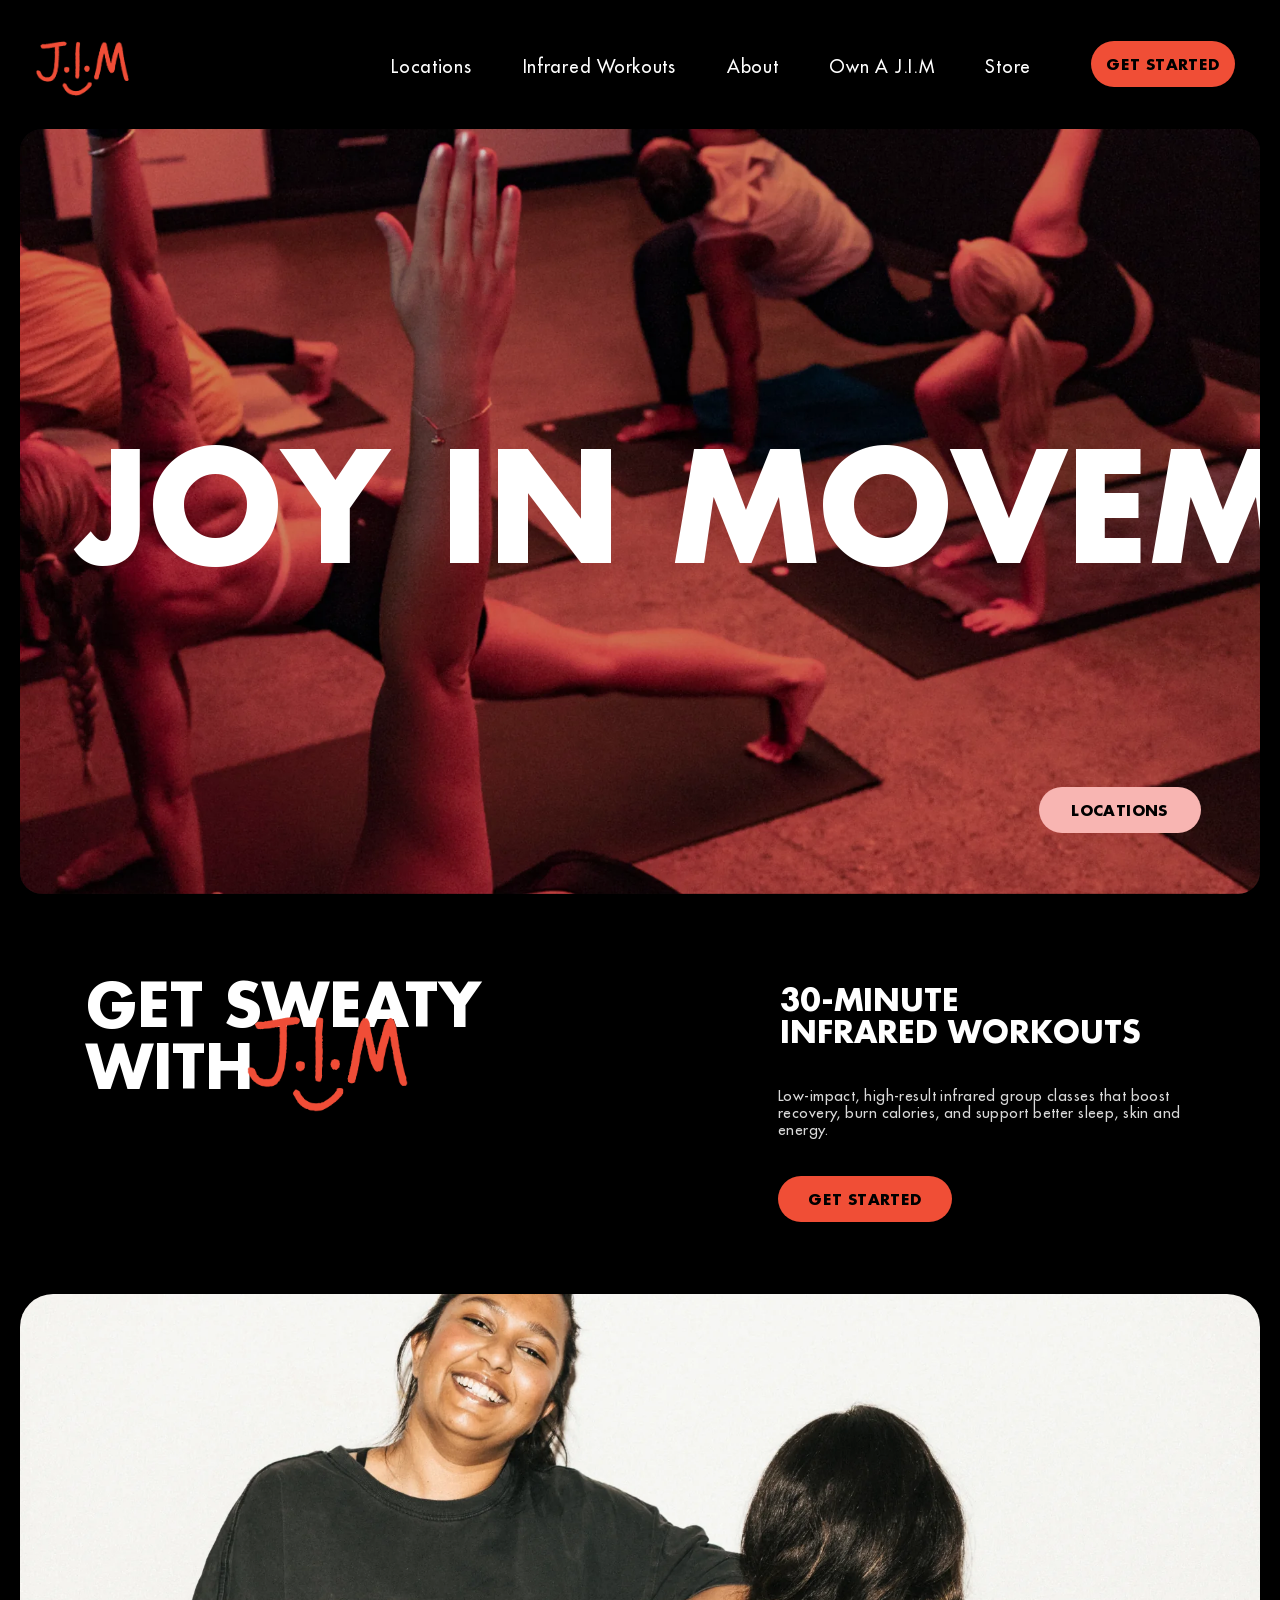
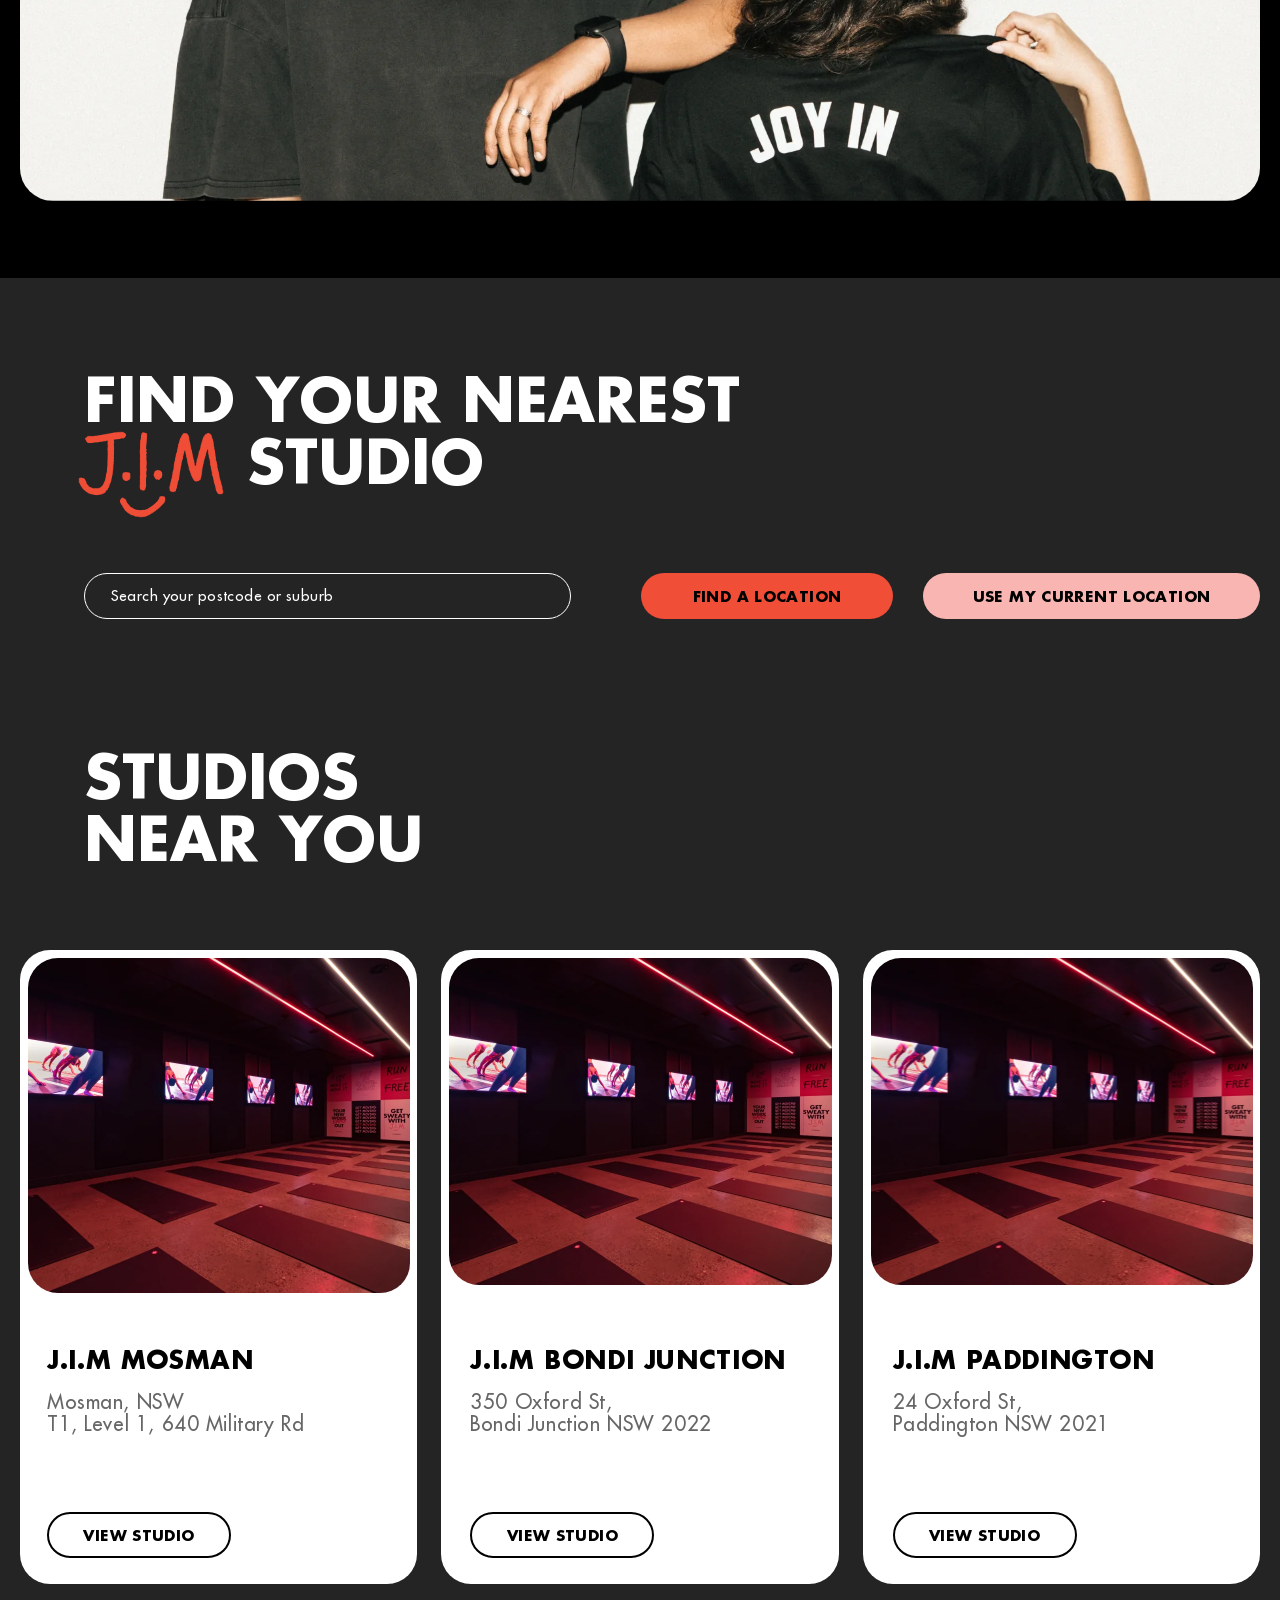
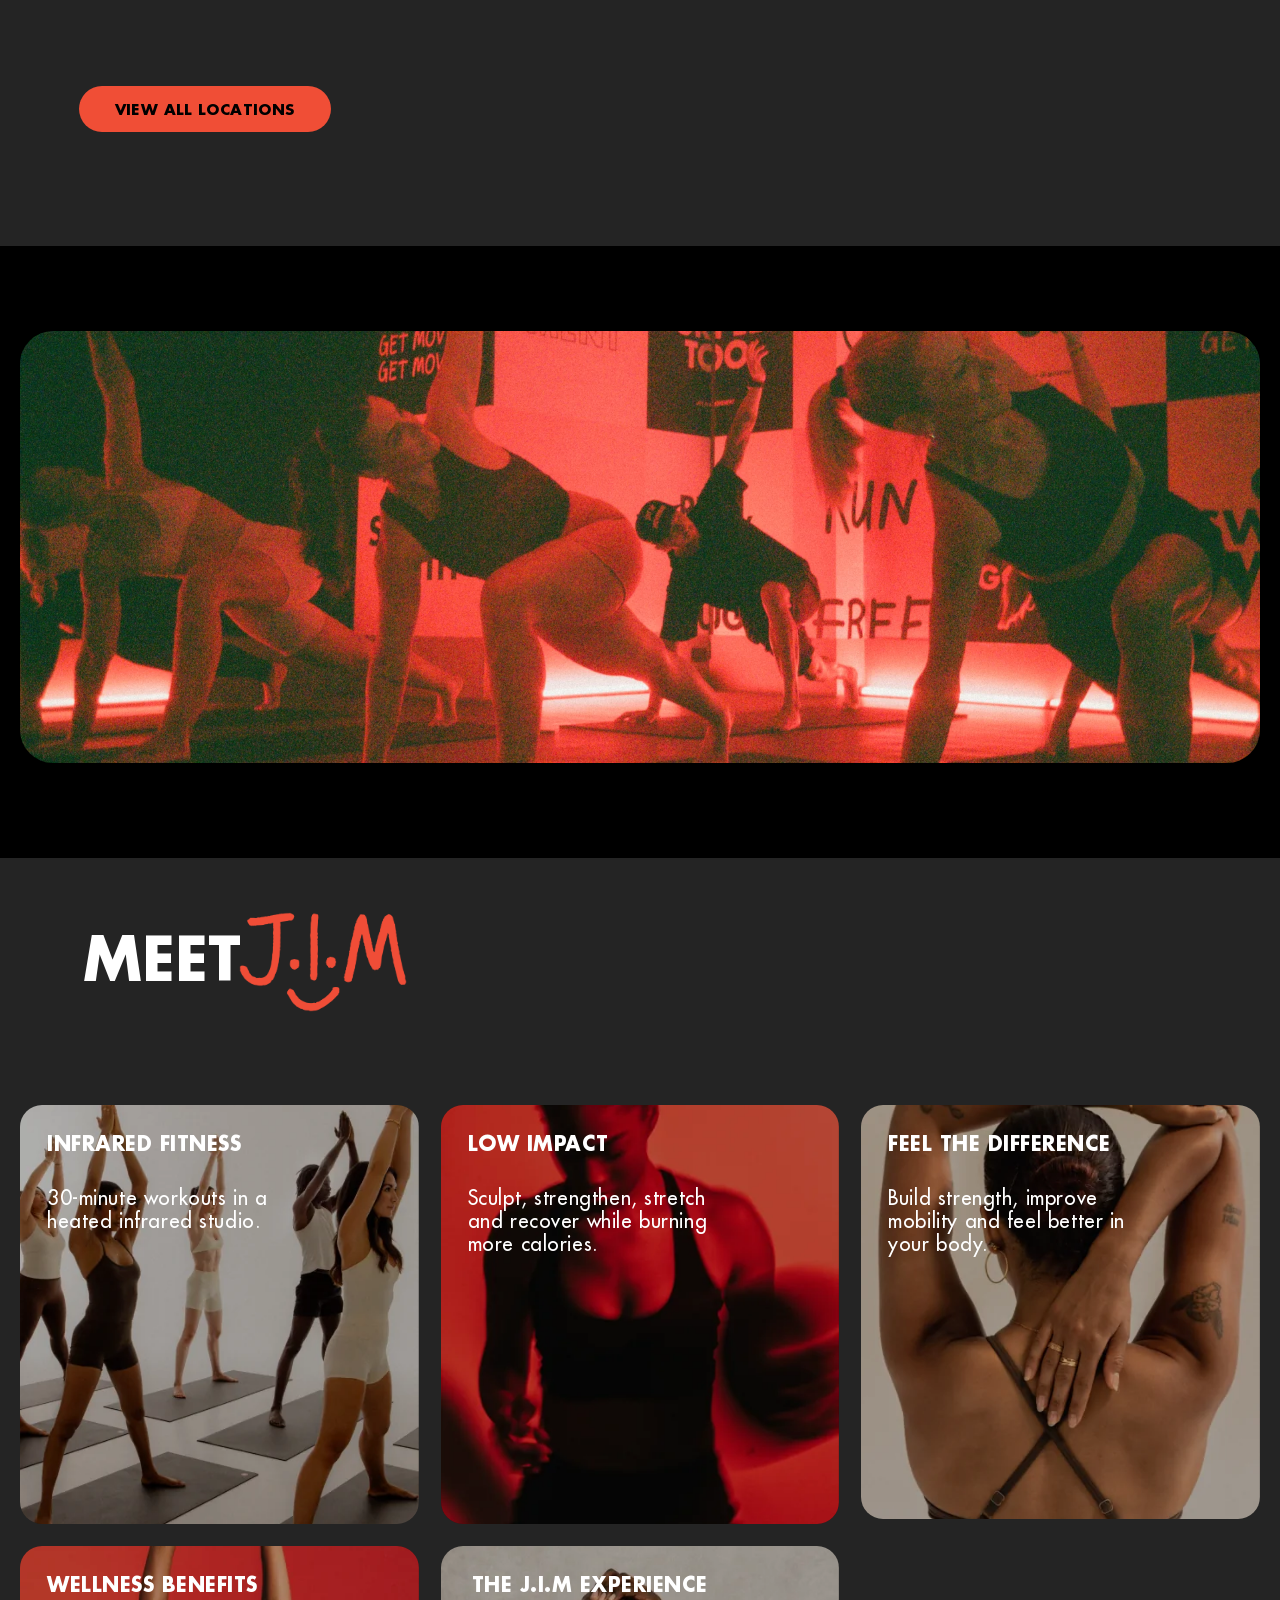
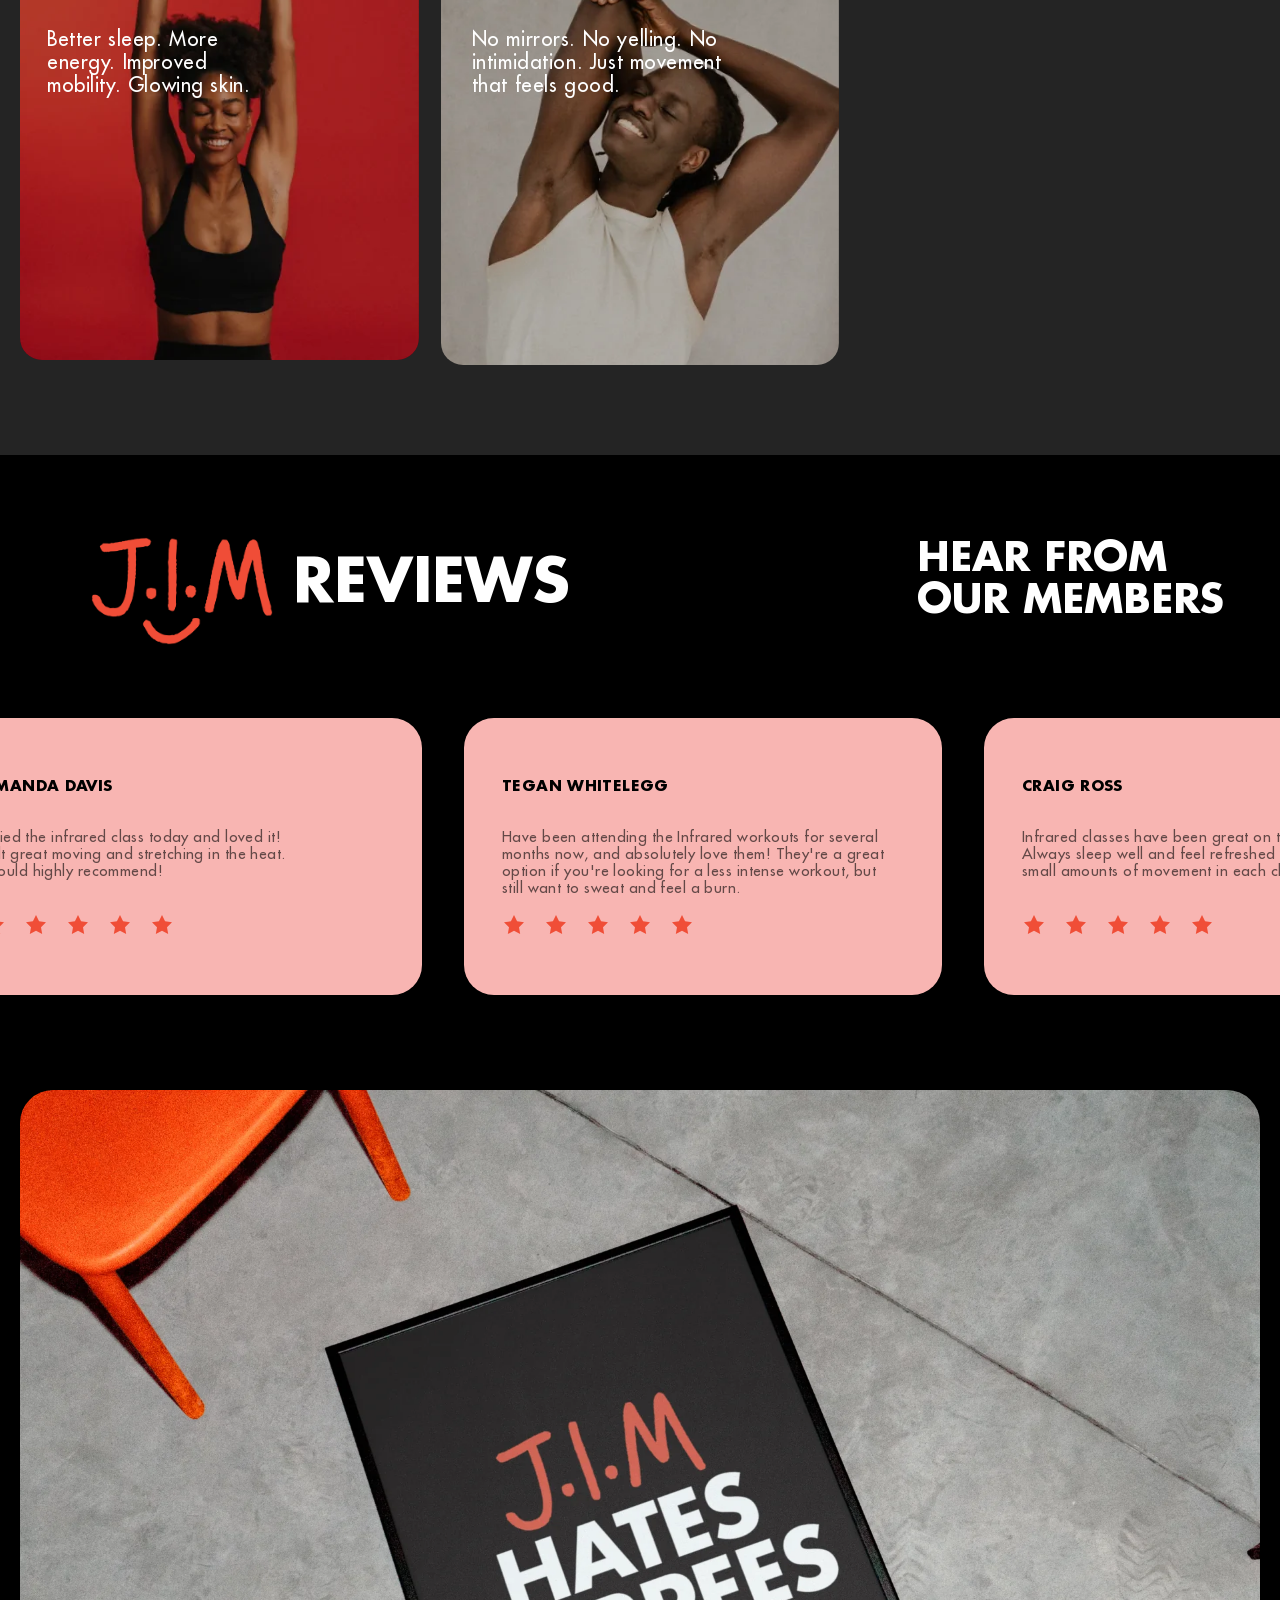
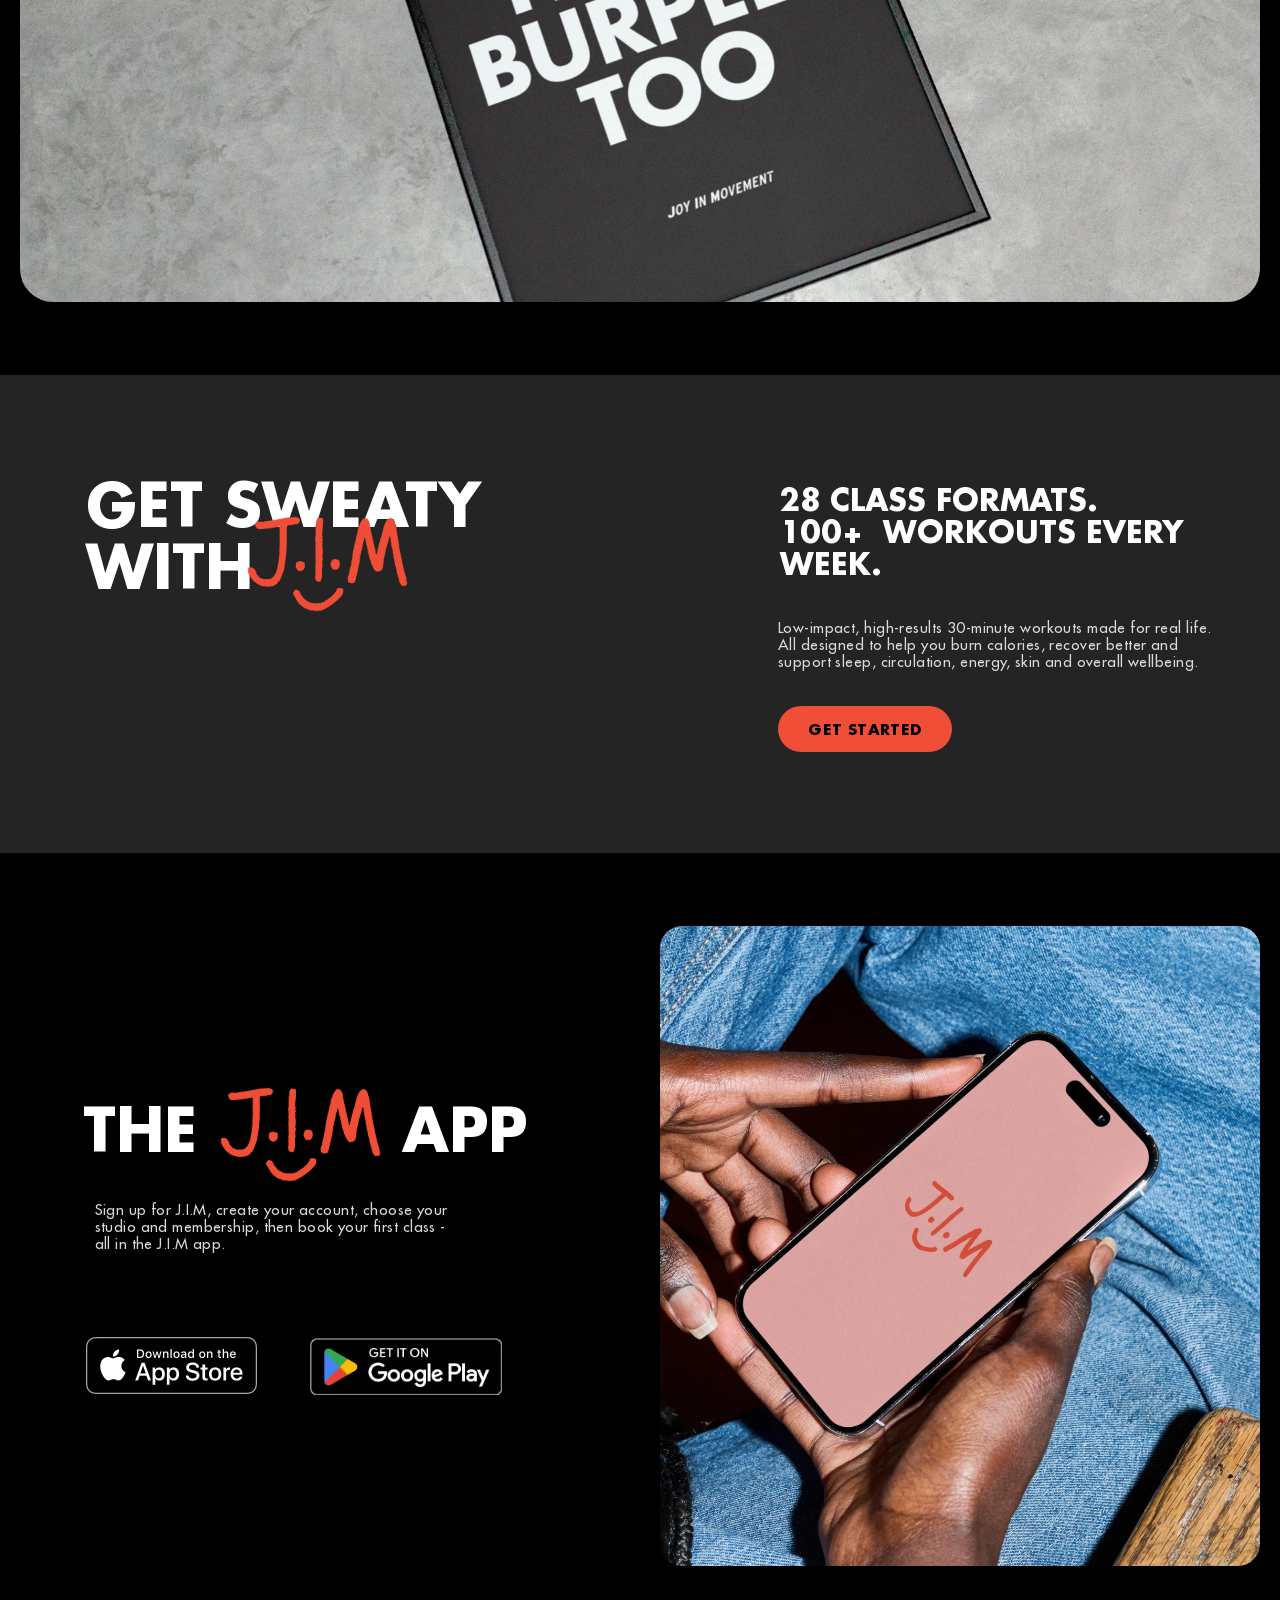
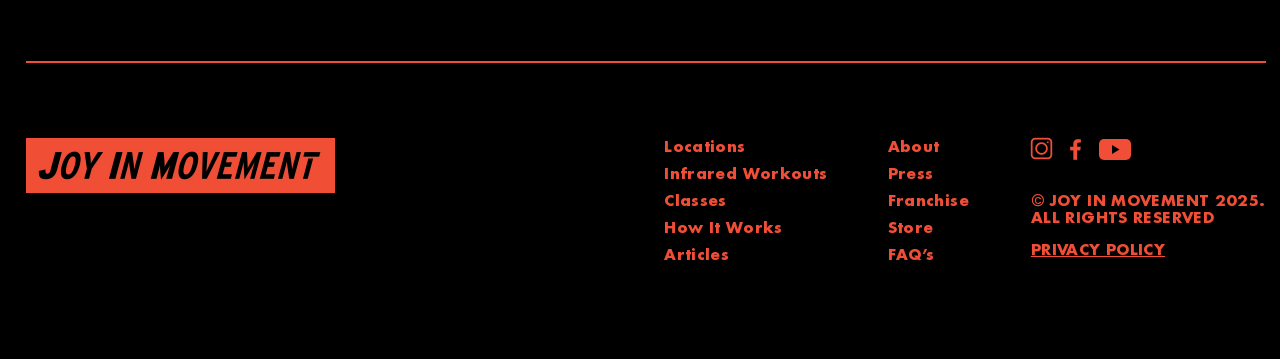
==== commit d69ec1ee: "Match all pages to the Figma design - Reorganize project: css/, js/, docs/screenshots, tools/figma, " ====
--- a/index.html
+++ b/index.html
@@ -1,457 +1,538 @@
-<!DOCTYPE html>
+<!doctype html>
 <html lang="en">
-<head>
-  <meta charset="UTF-8">
-  <meta name="viewport" content="width=device-width, initial-scale=1.0">
-  <title>J.I.M | Joy In Movement - Australia's First Infrared Fitness Studio</title>
-  <!-- Montserrat font matching Futura from Figma -->
-  <link rel="preconnect" href="https://fonts.googleapis.com">
-  <link rel="preconnect" href="https://fonts.gstatic.com" crossorigin>
-  <link href="https://fonts.googleapis.com/css2?family=Montserrat:ital,wght@0,400;0,500;0,600;0,700;0,800;0,900;1,700;1,800&display=swap" rel="stylesheet">
-  <link rel="stylesheet" href="home.css">
-</head>
-<body>
-
-  <!-- =========================================================================
+  <head>
+    <meta charset="UTF-8" />
+    <meta name="viewport" content="width=device-width, initial-scale=1.0" />
+    <title>J.I.M | Joy In Movement - Australia's First Infrared Fitness Studio</title>
+    <link rel="stylesheet" href="css/fonts.css" />
+    <link rel="stylesheet" href="css/home.css" />
+  </head>
+  <body>
+    <!-- =========================================================================
        1. Top Header Bar (0 - 130px)
        ========================================================================= -->
-  <header class="jim-header">
-    <div class="header-inner">
-      <a href="index.html" class="header-logo" aria-label="J.I.M Home">
-        <img src="assets/jim_logo_script.png" alt="J.I.M" class="logo-script-img">
-      </a>
-
-      <nav class="header-nav" aria-label="Main Navigation">
-        <ul class="nav-links-list">
-          <li><a href="locations.html" class="nav-link">Locations</a></li>
-          <li><a href="infrared.html" class="nav-link">Infrared Workouts</a></li>
-          <li><a href="classes.html" class="nav-link">Classes</a></li>
-          <li><a href="about.html" class="nav-link">About</a></li>
-          <li><a href="own-a-jim.html" class="nav-link">Own a J.I.M</a></li>
-          <li><a href="#store" class="nav-link">Store</a></li>
-        </ul>
-      </nav>
-
-      <div class="header-action">
-        <a href="classes.html" class="header-btn-get-started">GET STARTED</a>
-        <button class="mobile-nav-toggle" id="mobileToggle" aria-label="Toggle navigation menu">
-          <span></span>
-          <span></span>
-          <span></span>
-        </button>
+    <header class="jim-header">
+      <div class="header-inner">
+        <a href="index.html" class="header-logo" aria-label="J.I.M Home">
+          <img src="assets/jim_logo_script.webp" alt="J.I.M" class="logo-script-img" />
+        </a>
+
+        <nav class="header-nav" aria-label="Main Navigation">
+          <ul class="nav-links-list">
+            <li><a href="locations.html" class="nav-link">Locations</a></li>
+            <li><a href="infrared.html" class="nav-link">Infrared Workouts</a></li>
+            <li><a href="about.html" class="nav-link">About</a></li>
+            <li><a href="own-a-jim.html" class="nav-link">Own A J.I.M</a></li>
+            <li><a href="#store" class="nav-link">Store</a></li>
+          </ul>
+        </nav>
+
+        <div class="header-action">
+          <a href="classes.html" class="header-btn-get-started">GET STARTED</a>
+          <button class="mobile-nav-toggle" id="mobileToggle" aria-label="Toggle navigation menu">
+            <span></span>
+            <span></span>
+            <span></span>
+          </button>
+        </div>
       </div>
-    </div>
-  </header>
-
-  <main>
-    <!-- =========================================================================
+    </header>
+
+    <main>
+      <!-- =========================================================================
          2. Hero Section (129px - 894px)
          ========================================================================= -->
-    <section class="section-hero">
-      <div class="hero-frame">
-        <img src="assets/home_hero_banner.png" alt="Joy In Movement Studio Workout" class="hero-img">
-        <div class="hero-overlay-center">
-          <h1 class="hero-huge-title">JOY IN MOVEMENT</h1>
-        </div>
-        <a href="locations.html" class="hero-pill-locations">LOCATIONS</a>
-      </div>
-    </section>
-
-    <!-- =========================================================================
+      <section class="section-hero">
+        <div class="hero-frame">
+          <img src="assets/home_hero_banner.webp" alt="Joy In Movement Studio Workout" class="hero-img" />
+          <div class="hero-overlay-center">
+            <h1 class="hero-huge-title">JOY IN MOVEMENT</h1>
+          </div>
+          <a href="locations.html" class="hero-pill-locations">LOCATIONS</a>
+        </div>
+      </section>
+
+      <!-- =========================================================================
          3. GET SWEATY WITH J.I.M (973px - 1205px)
          ========================================================================= -->
-    <section class="section-sweaty">
-      <div class="content-container">
-        <div class="sweaty-row">
-          <div class="sweaty-left">
-            <h2 class="title-get-sweaty">GET SWEATY<br>WITH</h2>
-            <img src="assets/jim_logo_script.png" alt="J.I.M" class="sweaty-script-logo">
-          </div>
-
-          <div class="sweaty-right">
-            <h3 class="subtitle-30">30-MINUTE<br>INFRARED WORKOUTS</h3>
-            <p class="body-15">
-              Low-impact, high-result infrared group classes that boost recovery, burn calories, and support better sleep, skin and energy.
-            </p>
-            <a href="classes.html" class="btn-red-pill">GET STARTED</a>
-          </div>
-        </div>
-      </div>
-    </section>
-
-    <!-- =========================================================================
+      <section class="section-sweaty">
+        <div class="content-container">
+          <div class="sweaty-row">
+            <div class="sweaty-left">
+              <h2 class="title-get-sweaty">GET SWEATY<br />WITH</h2>
+              <img src="assets/jim_logo_script.webp" alt="J.I.M" class="sweaty-script-logo" />
+            </div>
+
+            <div class="sweaty-right">
+              <h3 class="subtitle-30">30-MINUTE<br />INFRARED WORKOUTS</h3>
+              <p class="body-15">
+                Low-impact, high-result infrared group classes that boost recovery, burn calories, and support better
+                sleep, skin and energy.
+              </p>
+              <a href="classes.html" class="btn-red-pill">GET STARTED</a>
+            </div>
+          </div>
+        </div>
+      </section>
+
+      <!-- =========================================================================
          4. Photo Strip Banner 1 (1277px - 1784px) - Two girls smiling
          ========================================================================= -->
-    <section class="section-photo-banner">
-      <div class="banner-frame">
-        <img src="assets/home_banner_infrared.png" alt="Joy In Movement Members" class="banner-photo-img">
-      </div>
-    </section>
-
-    <!-- =========================================================================
+      <section class="section-photo-banner">
+        <div class="banner-frame banner-frame--507">
+          <img src="assets/home_banner_infrared.webp" alt="Joy In Movement Members" class="banner-photo-img" />
+        </div>
+      </section>
+
+      <!-- =========================================================================
          5. FIND YOUR NEAREST STUDIO & STUDIOS NEAR YOU (1861px - 3429px)
          Full-Bleed Dark Band (#242424) with NO extra border-radius
          ========================================================================= -->
-    <section class="section-studios-band" id="studios">
-      <div class="content-container">
-        <!-- Title row -->
-        <div class="find-nearest-title-row">
-          <h2 class="title-find-nearest">FIND YOUR NEAREST</h2>
-          <img src="assets/jim_logo_script.png" alt="J.I.M" class="find-nearest-jim-script">
-          <h2 class="title-find-nearest">STUDIO</h2>
-        </div>
-
-        <!-- Search Bar -->
-        <form class="search-bar-row" onsubmit="event.preventDefault();">
-          <div class="search-input-pill">
-            <input type="text" class="input-postcode" placeholder="Search your postcode or suburb">
-          </div>
-          <button type="submit" class="btn-find-location">FIND A LOCATION</button>
-          <button type="button" class="btn-current-location">USE MY CURRENT LOCATION</button>
-        </form>
-
-        <!-- Subheading -->
-        <h3 class="heading-studios-near-you">STUDIOS<br>NEAR YOU</h3>
-
-        <!-- 3 White Studio Cards (radius=30, white bg, black text, outline view studio btn) -->
-        <div class="studios-three-grid">
-          <!-- Card 1: Mosman -->
-          <article class="studio-white-card">
-            <div class="studio-card-photo-wrap">
-              <img src="assets/location_mosman.png" alt="J.I.M Mosman" class="studio-card-photo">
-            </div>
-            <div class="studio-card-details">
-              <h4 class="studio-card-name">J.I.M MOSMAN</h4>
-              <p class="studio-card-addr">Mosman, NSW<br>T1, Level 1, 640 Military Rd</p>
-              <a href="locations.html" class="btn-view-studio-black">VIEW STUDIO</a>
-            </div>
-          </article>
-
-          <!-- Card 2: Bondi Junction -->
-          <article class="studio-white-card">
-            <div class="studio-card-photo-wrap">
-              <img src="assets/location_bondi.png" alt="J.I.M Bondi Junction" class="studio-card-photo">
-            </div>
-            <div class="studio-card-details">
-              <h4 class="studio-card-name">J.I.M BONDI JUNCTION</h4>
-              <p class="studio-card-addr">350 Oxford St,<br>Bondi Junction NSW 2022</p>
-              <a href="locations.html" class="btn-view-studio-black">VIEW STUDIO</a>
-            </div>
-          </article>
-
-          <!-- Card 3: Paddington -->
-          <article class="studio-white-card">
-            <div class="studio-card-photo-wrap">
-              <img src="assets/location_paddington.png" alt="J.I.M Paddington" class="studio-card-photo">
-            </div>
-            <div class="studio-card-details">
-              <h4 class="studio-card-name">J.I.M PADDINGTON</h4>
-              <p class="studio-card-addr">24 Oxford St,<br>Paddington NSW 2021</p>
-              <a href="locations.html" class="btn-view-studio-black">VIEW STUDIO</a>
-            </div>
-          </article>
-        </div>
-
-        <!-- Centered VIEW ALL LOCATIONS Red Button -->
-        <div class="view-all-locations-center">
-          <a href="locations.html" class="btn-view-all-red">VIEW ALL LOCATIONS</a>
-        </div>
-      </div>
-    </section>
-
-    <!-- =========================================================================
+      <section class="section-studios-band" id="studios">
+        <div class="content-container">
+          <!-- Title row -->
+          <div class="find-nearest-title-row">
+            <h2 class="title-find-nearest">FIND YOUR NEAREST<br /><span class="find-nearest-indent">STUDIO</span></h2>
+            <img src="assets/jim_logo_script.webp" alt="J.I.M" class="find-nearest-jim-script" />
+          </div>
+
+          <!-- Search Bar -->
+          <form class="search-bar-row" onsubmit="event.preventDefault();">
+            <div class="search-input-pill">
+              <input type="text" class="input-postcode" placeholder="Search your postcode or suburb" />
+            </div>
+            <button type="submit" class="btn-find-location">FIND A LOCATION</button>
+            <button type="button" class="btn-current-location">USE MY CURRENT LOCATION</button>
+          </form>
+
+          <!-- Subheading -->
+          <h3 class="heading-studios-near-you">STUDIOS<br />NEAR YOU</h3>
+
+          <!-- 3 White Studio Cards (radius=30, white bg, black text, outline view studio btn) -->
+          <div class="studios-three-grid">
+            <!-- Card 1: Mosman -->
+            <article class="studio-white-card">
+              <div class="studio-card-photo-wrap">
+                <img src="assets/location_mosman.webp" alt="J.I.M Mosman" class="studio-card-photo" />
+              </div>
+              <div class="studio-card-details">
+                <h4 class="studio-card-name">J.I.M MOSMAN</h4>
+                <p class="studio-card-addr">Mosman, NSW<br />T1, Level 1, 640 Military Rd</p>
+                <a href="locations.html" class="btn-view-studio-black">VIEW STUDIO</a>
+              </div>
+            </article>
+
+            <!-- Card 2: Bondi Junction -->
+            <article class="studio-white-card">
+              <div class="studio-card-photo-wrap">
+                <img src="assets/location_bondi.webp" alt="J.I.M Bondi Junction" class="studio-card-photo" />
+              </div>
+              <div class="studio-card-details">
+                <h4 class="studio-card-name">J.I.M BONDI JUNCTION</h4>
+                <p class="studio-card-addr">350 Oxford St,<br />Bondi Junction NSW 2022</p>
+                <a href="locations.html" class="btn-view-studio-black">VIEW STUDIO</a>
+              </div>
+            </article>
+
+            <!-- Card 3: Paddington -->
+            <article class="studio-white-card">
+              <div class="studio-card-photo-wrap">
+                <img src="assets/location_paddington.webp" alt="J.I.M Paddington" class="studio-card-photo" />
+              </div>
+              <div class="studio-card-details">
+                <h4 class="studio-card-name">J.I.M PADDINGTON</h4>
+                <p class="studio-card-addr">24 Oxford St,<br />Paddington NSW 2021</p>
+                <a href="locations.html" class="btn-view-studio-black">VIEW STUDIO</a>
+              </div>
+            </article>
+          </div>
+
+          <!-- Centered VIEW ALL LOCATIONS Red Button -->
+          <div class="view-all-locations-center">
+            <a href="locations.html" class="btn-view-all-red">VIEW ALL LOCATIONS</a>
+          </div>
+        </div>
+      </section>
+
+      <!-- =========================================================================
          6. Photo Strip Banner 2 (3514px - 3946px) - Red neon light studio
          ========================================================================= -->
-    <section class="section-photo-banner">
-      <div class="banner-frame">
-        <img src="assets/home_banner_mid.png" alt="Get Sweaty With J.I.M Red Neon" class="banner-photo-img">
-      </div>
-    </section>
-
-    <!-- =========================================================================
+      <section class="section-photo-banner">
+        <div class="banner-frame banner-frame--432">
+          <img src="assets/home_banner_mid.webp" alt="Get Sweaty With J.I.M Red Neon" class="banner-photo-img" />
+        </div>
+      </section>
+
+      <!-- =========================================================================
          7. MEET J.I.M (4041px - 4797px)
          Full-Bleed Dark Band (#242424) with NO extra border-radius
          Text aligned to the TOP of each card with top gradient overlay
          ========================================================================= -->
-    <section class="section-meet-band">
-      <div class="content-container">
-        <!-- Heading -->
-        <div class="meet-heading-row">
-          <h2 class="title-meet">MEET</h2>
-          <img src="assets/jim_logo_script.png" alt="J.I.M" class="meet-script-logo">
-        </div>
-
-        <!-- 5 Tall Cards (radius=22, text at TOP) -->
-        <div class="meet-five-grid">
-          <!-- Card 1 -->
-          <article class="meet-card-item">
-            <img src="assets/home_meet_1.png" alt="Infrared Fitness" class="meet-card-bg-img">
-            <div class="meet-card-top-gradient"></div>
-            <div class="meet-card-caption-top">
-              <h4 class="meet-card-title">INFRARED FITNESS</h4>
-              <p class="meet-card-desc">30-minute workouts in a heated infrared studio.</p>
-            </div>
-          </article>
-
-          <!-- Card 2 -->
-          <article class="meet-card-item">
-            <img src="assets/home_meet_2.png" alt="Low Impact" class="meet-card-bg-img">
-            <div class="meet-card-top-gradient"></div>
-            <div class="meet-card-caption-top">
-              <h4 class="meet-card-title">LOW IMPACT</h4>
-              <p class="meet-card-desc">Sculpt, strengthen, stretch and recover while burning more calories.</p>
-            </div>
-          </article>
-
-          <!-- Card 3 -->
-          <article class="meet-card-item">
-            <img src="assets/home_meet_3.png" alt="Feel The Difference" class="meet-card-bg-img">
-            <div class="meet-card-top-gradient"></div>
-            <div class="meet-card-caption-top">
-              <h4 class="meet-card-title">FEEL THE DIFFERENCE</h4>
-              <p class="meet-card-desc">Build strength, improve mobility and feel better in your body.</p>
-            </div>
-          </article>
-
-          <!-- Card 4 -->
-          <article class="meet-card-item">
-            <img src="assets/home_meet_4.png" alt="Wellness Benefits" class="meet-card-bg-img">
-            <div class="meet-card-top-gradient"></div>
-            <div class="meet-card-caption-top">
-              <h4 class="meet-card-title">WELLNESS BENEFITS</h4>
-              <p class="meet-card-desc">Better sleep. More energy. Improved mobility. Glowing skin.</p>
-            </div>
-          </article>
-
-          <!-- Card 5 -->
-          <article class="meet-card-item">
-            <img src="assets/home_meet_5.png" alt="The J.I.M Experience" class="meet-card-bg-img">
-            <div class="meet-card-top-gradient"></div>
-            <div class="meet-card-caption-top">
-              <h4 class="meet-card-title">THE J.I.M EXPERIENCE</h4>
-              <p class="meet-card-desc">No mirrors. No yelling. No intimidation. Just movement that feels good.</p>
-            </div>
-          </article>
-        </div>
-      </div>
-    </section>
-
-    <!-- =========================================================================
+      <section class="section-meet-band">
+        <div class="content-container">
+          <!-- Heading -->
+          <div class="meet-heading-row">
+            <h2 class="title-meet">MEET</h2>
+            <img src="assets/jim_logo_script.webp" alt="J.I.M" class="meet-script-logo" />
+          </div>
+
+          <!-- 5 Tall Cards (radius=22, text at TOP) -->
+          <div class="meet-five-grid">
+            <!-- Card 1 -->
+            <article class="meet-card-item">
+              <img src="assets/home_meet_1.webp" alt="Infrared Fitness" class="meet-card-bg-img" />
+              <div class="meet-card-top-gradient"></div>
+              <div class="meet-card-caption-top">
+                <h4 class="meet-card-title">INFRARED FITNESS</h4>
+                <p class="meet-card-desc">30-minute workouts in a heated infrared studio.</p>
+              </div>
+            </article>
+
+            <!-- Card 2 -->
+            <article class="meet-card-item">
+              <img src="assets/home_meet_2.webp" alt="Low Impact" class="meet-card-bg-img" />
+              <div class="meet-card-top-gradient"></div>
+              <div class="meet-card-caption-top">
+                <h4 class="meet-card-title">LOW IMPACT</h4>
+                <p class="meet-card-desc">Sculpt, strengthen, stretch and recover while burning more calories.</p>
+              </div>
+            </article>
+
+            <!-- Card 3 -->
+            <article class="meet-card-item">
+              <img src="assets/home_meet_3.webp" alt="Feel The Difference" class="meet-card-bg-img" />
+              <div class="meet-card-top-gradient"></div>
+              <div class="meet-card-caption-top">
+                <h4 class="meet-card-title">FEEL THE DIFFERENCE</h4>
+                <p class="meet-card-desc">Build strength, improve mobility and feel better in your body.</p>
+              </div>
+            </article>
+
+            <!-- Card 4 -->
+            <article class="meet-card-item">
+              <img src="assets/home_meet_4.webp" alt="Wellness Benefits" class="meet-card-bg-img" />
+              <div class="meet-card-top-gradient"></div>
+              <div class="meet-card-caption-top">
+                <h4 class="meet-card-title">WELLNESS BENEFITS</h4>
+                <p class="meet-card-desc">Better sleep. More energy. Improved mobility. Glowing skin.</p>
+              </div>
+            </article>
+
+            <!-- Card 5 -->
+            <article class="meet-card-item">
+              <img src="assets/home_meet_5.webp" alt="The J.I.M Experience" class="meet-card-bg-img" />
+              <div class="meet-card-top-gradient"></div>
+              <div class="meet-card-caption-top">
+                <h4 class="meet-card-title">THE J.I.M EXPERIENCE</h4>
+                <p class="meet-card-desc">No mirrors. No yelling. No intimidation. Just movement that feels good.</p>
+              </div>
+            </article>
+          </div>
+        </div>
+      </section>
+
+      <!-- =========================================================================
          8. REVIEWS (4801px - 5337px)
          On Pure Black Background (#000000) with 4 Peach Cards and SVG Stars
          ========================================================================= -->
-    <section class="section-reviews">
-      <div class="content-container">
-        <!-- Header -->
-        <div class="reviews-header-flex">
-          <div class="reviews-left-group">
-            <img src="assets/jim_logo_script.png" alt="J.I.M" class="reviews-script-logo">
-            <h2 class="title-reviews">REVIEWS</h2>
-          </div>
-          <div class="reviews-right-group">
-            <p class="tag-hear-members">HEAR FROM<br>OUR MEMBERS</p>
-          </div>
-        </div>
-
-        <!-- 4 Peach Cards Track (Figma exact 478x277px, gap 42px) -->
-        <div class="reviews-track-wrapper">
-          <div class="reviews-four-grid">
-            <!-- Card 1: Amanda Davis -->
-            <article class="review-peach-box">
-              <div class="review-box-top">
-                <h4 class="review-author-name">AMANDA DAVIS</h4>
-                <p class="review-body-quote">I tried the infrared class today and loved it! Felt great moving and stretching in the heat. Would highly recommend!</p>
-              </div>
-              <div class="review-stars-row">
-                <svg width="24" height="24" viewBox="0 0 24 24" fill="#F04E37"><polygon points="12 2 15.09 8.26 22 9.27 17 14.14 18.18 21.02 12 17.77 5.82 21.02 7 14.14 2 9.27 8.91 8.26 12 2"></polygon></svg>
-                <svg width="24" height="24" viewBox="0 0 24 24" fill="#F04E37"><polygon points="12 2 15.09 8.26 22 9.27 17 14.14 18.18 21.02 12 17.77 5.82 21.02 7 14.14 2 9.27 8.91 8.26 12 2"></polygon></svg>
-                <svg width="24" height="24" viewBox="0 0 24 24" fill="#F04E37"><polygon points="12 2 15.09 8.26 22 9.27 17 14.14 18.18 21.02 12 17.77 5.82 21.02 7 14.14 2 9.27 8.91 8.26 12 2"></polygon></svg>
-                <svg width="24" height="24" viewBox="0 0 24 24" fill="#F04E37"><polygon points="12 2 15.09 8.26 22 9.27 17 14.14 18.18 21.02 12 17.77 5.82 21.02 7 14.14 2 9.27 8.91 8.26 12 2"></polygon></svg>
-                <svg width="24" height="24" viewBox="0 0 24 24" fill="#F04E37"><polygon points="12 2 15.09 8.26 22 9.27 17 14.14 18.18 21.02 12 17.77 5.82 21.02 7 14.14 2 9.27 8.91 8.26 12 2"></polygon></svg>
-              </div>
-            </article>
-
-            <!-- Card 2: Tegan Whitelegg -->
-            <article class="review-peach-box">
-              <div class="review-box-top">
-                <h4 class="review-author-name">TEGAN WHITELEGG</h4>
-                <p class="review-body-quote">Have been attending the Infrared workouts for several months now, and absolutely love them! They're a great option if you're looking for a less intense workout, but still want to sweat and feel a burn.</p>
-              </div>
-              <div class="review-stars-row">
-                <svg width="24" height="24" viewBox="0 0 24 24" fill="#F04E37"><polygon points="12 2 15.09 8.26 22 9.27 17 14.14 18.18 21.02 12 17.77 5.82 21.02 7 14.14 2 9.27 8.91 8.26 12 2"></polygon></svg>
-                <svg width="24" height="24" viewBox="0 0 24 24" fill="#F04E37"><polygon points="12 2 15.09 8.26 22 9.27 17 14.14 18.18 21.02 12 17.77 5.82 21.02 7 14.14 2 9.27 8.91 8.26 12 2"></polygon></svg>
-                <svg width="24" height="24" viewBox="0 0 24 24" fill="#F04E37"><polygon points="12 2 15.09 8.26 22 9.27 17 14.14 18.18 21.02 12 17.77 5.82 21.02 7 14.14 2 9.27 8.91 8.26 12 2"></polygon></svg>
-                <svg width="24" height="24" viewBox="0 0 24 24" fill="#F04E37"><polygon points="12 2 15.09 8.26 22 9.27 17 14.14 18.18 21.02 12 17.77 5.82 21.02 7 14.14 2 9.27 8.91 8.26 12 2"></polygon></svg>
-                <svg width="24" height="24" viewBox="0 0 24 24" fill="#F04E37"><polygon points="12 2 15.09 8.26 22 9.27 17 14.14 18.18 21.02 12 17.77 5.82 21.02 7 14.14 2 9.27 8.91 8.26 12 2"></polygon></svg>
-              </div>
-            </article>
-
-            <!-- Card 3: Craig Ross -->
-            <article class="review-peach-box">
-              <div class="review-box-top">
-                <h4 class="review-author-name">CRAIG ROSS</h4>
-                <p class="review-body-quote">Infrared classes have been great on tired, sore muscles. Always sleep well and feel refreshed by the heat and small amounts of movement in each class.</p>
-              </div>
-              <div class="review-stars-row">
-                <svg width="24" height="24" viewBox="0 0 24 24" fill="#F04E37"><polygon points="12 2 15.09 8.26 22 9.27 17 14.14 18.18 21.02 12 17.77 5.82 21.02 7 14.14 2 9.27 8.91 8.26 12 2"></polygon></svg>
-                <svg width="24" height="24" viewBox="0 0 24 24" fill="#F04E37"><polygon points="12 2 15.09 8.26 22 9.27 17 14.14 18.18 21.02 12 17.77 5.82 21.02 7 14.14 2 9.27 8.91 8.26 12 2"></polygon></svg>
-                <svg width="24" height="24" viewBox="0 0 24 24" fill="#F04E37"><polygon points="12 2 15.09 8.26 22 9.27 17 14.14 18.18 21.02 12 17.77 5.82 21.02 7 14.14 2 9.27 8.91 8.26 12 2"></polygon></svg>
-                <svg width="24" height="24" viewBox="0 0 24 24" fill="#F04E37"><polygon points="12 2 15.09 8.26 22 9.27 17 14.14 18.18 21.02 12 17.77 5.82 21.02 7 14.14 2 9.27 8.91 8.26 12 2"></polygon></svg>
-                <svg width="24" height="24" viewBox="0 0 24 24" fill="#F04E37"><polygon points="12 2 15.09 8.26 22 9.27 17 14.14 18.18 21.02 12 17.77 5.82 21.02 7 14.14 2 9.27 8.91 8.26 12 2"></polygon></svg>
-              </div>
-            </article>
-
-            <!-- Card 4: Junior Talipeau -->
-            <article class="review-peach-box">
-              <div class="review-box-top">
-                <h4 class="review-author-name">JUNIOR TALIPEAU</h4>
-                <p class="review-body-quote">Great experiences! Great training! Great sessions! Infrared sessions are great and is a different type of fitness.</p>
-              </div>
-              <div class="review-stars-row">
-                <svg width="24" height="24" viewBox="0 0 24 24" fill="#F04E37"><polygon points="12 2 15.09 8.26 22 9.27 17 14.14 18.18 21.02 12 17.77 5.82 21.02 7 14.14 2 9.27 8.91 8.26 12 2"></polygon></svg>
-                <svg width="24" height="24" viewBox="0 0 24 24" fill="#F04E37"><polygon points="12 2 15.09 8.26 22 9.27 17 14.14 18.18 21.02 12 17.77 5.82 21.02 7 14.14 2 9.27 8.91 8.26 12 2"></polygon></svg>
-                <svg width="24" height="24" viewBox="0 0 24 24" fill="#F04E37"><polygon points="12 2 15.09 8.26 22 9.27 17 14.14 18.18 21.02 12 17.77 5.82 21.02 7 14.14 2 9.27 8.91 8.26 12 2"></polygon></svg>
-                <svg width="24" height="24" viewBox="0 0 24 24" fill="#F04E37"><polygon points="12 2 15.09 8.26 22 9.27 17 14.14 18.18 21.02 12 17.77 5.82 21.02 7 14.14 2 9.27 8.91 8.26 12 2"></polygon></svg>
-                <svg width="24" height="24" viewBox="0 0 24 24" fill="#F04E37"><polygon points="12 2 15.09 8.26 22 9.27 17 14.14 18.18 21.02 12 17.77 5.82 21.02 7 14.14 2 9.27 8.91 8.26 12 2"></polygon></svg>
-              </div>
-            </article>
-          </div>
-        </div>
-          </article>
-        </div>
-      </div>
-    </section>
-
-    <!-- =========================================================================
+      <section class="section-reviews">
+        <div class="content-container">
+          <!-- Header -->
+          <div class="reviews-header-flex">
+            <div class="reviews-left-group">
+              <img src="assets/jim_logo_script.webp" alt="J.I.M" class="reviews-script-logo" />
+              <h2 class="title-reviews">REVIEWS</h2>
+            </div>
+            <div class="reviews-right-group">
+              <p class="tag-hear-members">HEAR FROM<br />OUR MEMBERS</p>
+            </div>
+          </div>
+
+          <!-- 4 Peach Cards Track (Figma exact 478x277px, gap 42px) -->
+          <div class="reviews-track-wrapper reviews-track-wrapper--bleed" data-start-scroll="56">
+            <div class="reviews-four-grid">
+              <!-- Card 1: Amanda Davis -->
+              <article class="review-peach-box">
+                <div class="review-box-top">
+                  <h4 class="review-author-name">AMANDA DAVIS</h4>
+                  <p class="review-body-quote">
+                    I tried the infrared class today and loved it! Felt great moving and stretching in the heat. Would
+                    highly recommend!
+                  </p>
+                </div>
+                <div class="review-stars-row">
+                  <svg width="24" height="24" viewBox="0 0 24 24" fill="#F04E37">
+                    <polygon
+                      points="12 2 15.09 8.26 22 9.27 17 14.14 18.18 21.02 12 17.77 5.82 21.02 7 14.14 2 9.27 8.91 8.26 12 2"
+                    ></polygon>
+                  </svg>
+                  <svg width="24" height="24" viewBox="0 0 24 24" fill="#F04E37">
+                    <polygon
+                      points="12 2 15.09 8.26 22 9.27 17 14.14 18.18 21.02 12 17.77 5.82 21.02 7 14.14 2 9.27 8.91 8.26 12 2"
+                    ></polygon>
+                  </svg>
+                  <svg width="24" height="24" viewBox="0 0 24 24" fill="#F04E37">
+                    <polygon
+                      points="12 2 15.09 8.26 22 9.27 17 14.14 18.18 21.02 12 17.77 5.82 21.02 7 14.14 2 9.27 8.91 8.26 12 2"
+                    ></polygon>
+                  </svg>
+                  <svg width="24" height="24" viewBox="0 0 24 24" fill="#F04E37">
+                    <polygon
+                      points="12 2 15.09 8.26 22 9.27 17 14.14 18.18 21.02 12 17.77 5.82 21.02 7 14.14 2 9.27 8.91 8.26 12 2"
+                    ></polygon>
+                  </svg>
+                  <svg width="24" height="24" viewBox="0 0 24 24" fill="#F04E37">
+                    <polygon
+                      points="12 2 15.09 8.26 22 9.27 17 14.14 18.18 21.02 12 17.77 5.82 21.02 7 14.14 2 9.27 8.91 8.26 12 2"
+                    ></polygon>
+                  </svg>
+                </div>
+              </article>
+
+              <!-- Card 2: Tegan Whitelegg -->
+              <article class="review-peach-box">
+                <div class="review-box-top">
+                  <h4 class="review-author-name">TEGAN WHITELEGG</h4>
+                  <p class="review-body-quote">
+                    Have been attending the Infrared workouts for several months now, and absolutely love them! They're
+                    a great option if you're looking for a less intense workout, but still want to sweat and feel a
+                    burn.
+                  </p>
+                </div>
+                <div class="review-stars-row">
+                  <svg width="24" height="24" viewBox="0 0 24 24" fill="#F04E37">
+                    <polygon
+                      points="12 2 15.09 8.26 22 9.27 17 14.14 18.18 21.02 12 17.77 5.82 21.02 7 14.14 2 9.27 8.91 8.26 12 2"
+                    ></polygon>
+                  </svg>
+                  <svg width="24" height="24" viewBox="0 0 24 24" fill="#F04E37">
+                    <polygon
+                      points="12 2 15.09 8.26 22 9.27 17 14.14 18.18 21.02 12 17.77 5.82 21.02 7 14.14 2 9.27 8.91 8.26 12 2"
+                    ></polygon>
+                  </svg>
+                  <svg width="24" height="24" viewBox="0 0 24 24" fill="#F04E37">
+                    <polygon
+                      points="12 2 15.09 8.26 22 9.27 17 14.14 18.18 21.02 12 17.77 5.82 21.02 7 14.14 2 9.27 8.91 8.26 12 2"
+                    ></polygon>
+                  </svg>
+                  <svg width="24" height="24" viewBox="0 0 24 24" fill="#F04E37">
+                    <polygon
+                      points="12 2 15.09 8.26 22 9.27 17 14.14 18.18 21.02 12 17.77 5.82 21.02 7 14.14 2 9.27 8.91 8.26 12 2"
+                    ></polygon>
+                  </svg>
+                  <svg width="24" height="24" viewBox="0 0 24 24" fill="#F04E37">
+                    <polygon
+                      points="12 2 15.09 8.26 22 9.27 17 14.14 18.18 21.02 12 17.77 5.82 21.02 7 14.14 2 9.27 8.91 8.26 12 2"
+                    ></polygon>
+                  </svg>
+                </div>
+              </article>
+
+              <!-- Card 3: Craig Ross -->
+              <article class="review-peach-box">
+                <div class="review-box-top">
+                  <h4 class="review-author-name">CRAIG ROSS</h4>
+                  <p class="review-body-quote">
+                    Infrared classes have been great on tired, sore muscles. Always sleep well and feel refreshed by the
+                    heat and small amounts of movement in each class.
+                  </p>
+                </div>
+                <div class="review-stars-row">
+                  <svg width="24" height="24" viewBox="0 0 24 24" fill="#F04E37">
+                    <polygon
+                      points="12 2 15.09 8.26 22 9.27 17 14.14 18.18 21.02 12 17.77 5.82 21.02 7 14.14 2 9.27 8.91 8.26 12 2"
+                    ></polygon>
+                  </svg>
+                  <svg width="24" height="24" viewBox="0 0 24 24" fill="#F04E37">
+                    <polygon
+                      points="12 2 15.09 8.26 22 9.27 17 14.14 18.18 21.02 12 17.77 5.82 21.02 7 14.14 2 9.27 8.91 8.26 12 2"
+                    ></polygon>
+                  </svg>
+                  <svg width="24" height="24" viewBox="0 0 24 24" fill="#F04E37">
+                    <polygon
+                      points="12 2 15.09 8.26 22 9.27 17 14.14 18.18 21.02 12 17.77 5.82 21.02 7 14.14 2 9.27 8.91 8.26 12 2"
+                    ></polygon>
+                  </svg>
+                  <svg width="24" height="24" viewBox="0 0 24 24" fill="#F04E37">
+                    <polygon
+                      points="12 2 15.09 8.26 22 9.27 17 14.14 18.18 21.02 12 17.77 5.82 21.02 7 14.14 2 9.27 8.91 8.26 12 2"
+                    ></polygon>
+                  </svg>
+                  <svg width="24" height="24" viewBox="0 0 24 24" fill="#F04E37">
+                    <polygon
+                      points="12 2 15.09 8.26 22 9.27 17 14.14 18.18 21.02 12 17.77 5.82 21.02 7 14.14 2 9.27 8.91 8.26 12 2"
+                    ></polygon>
+                  </svg>
+                </div>
+              </article>
+
+              <!-- Card 4: Junior Talipeau -->
+              <article class="review-peach-box">
+                <div class="review-box-top">
+                  <h4 class="review-author-name">JUNIOR TALIPEAU</h4>
+                  <p class="review-body-quote">
+                    Great experiences! Great training! Great sessions! Infrared sessions are great and is a different
+                    type of fitness.
+                  </p>
+                </div>
+                <div class="review-stars-row">
+                  <svg width="24" height="24" viewBox="0 0 24 24" fill="#F04E37">
+                    <polygon
+                      points="12 2 15.09 8.26 22 9.27 17 14.14 18.18 21.02 12 17.77 5.82 21.02 7 14.14 2 9.27 8.91 8.26 12 2"
+                    ></polygon>
+                  </svg>
+                  <svg width="24" height="24" viewBox="0 0 24 24" fill="#F04E37">
+                    <polygon
+                      points="12 2 15.09 8.26 22 9.27 17 14.14 18.18 21.02 12 17.77 5.82 21.02 7 14.14 2 9.27 8.91 8.26 12 2"
+                    ></polygon>
+                  </svg>
+                  <svg width="24" height="24" viewBox="0 0 24 24" fill="#F04E37">
+                    <polygon
+                      points="12 2 15.09 8.26 22 9.27 17 14.14 18.18 21.02 12 17.77 5.82 21.02 7 14.14 2 9.27 8.91 8.26 12 2"
+                    ></polygon>
+                  </svg>
+                  <svg width="24" height="24" viewBox="0 0 24 24" fill="#F04E37">
+                    <polygon
+                      points="12 2 15.09 8.26 22 9.27 17 14.14 18.18 21.02 12 17.77 5.82 21.02 7 14.14 2 9.27 8.91 8.26 12 2"
+                    ></polygon>
+                  </svg>
+                  <svg width="24" height="24" viewBox="0 0 24 24" fill="#F04E37">
+                    <polygon
+                      points="12 2 15.09 8.26 22 9.27 17 14.14 18.18 21.02 12 17.77 5.82 21.02 7 14.14 2 9.27 8.91 8.26 12 2"
+                    ></polygon>
+                  </svg>
+                </div>
+              </article>
+            </div>
+          </div>
+        </div>
+      </section>
+
+      <!-- =========================================================================
          9. Photo Strip Banner 3 (5432px - 6244px) - "J.I.M HATES BURPEES TOO"
          ========================================================================= -->
-    <section class="section-photo-banner">
-      <div class="banner-frame">
-        <img src="assets/own_poster_chair_banner.png" alt="J.I.M Hates Burpees Too" class="banner-photo-img">
-      </div>
-    </section>
-
-    <!-- =========================================================================
+      <section class="section-photo-banner">
+        <div class="banner-frame banner-frame--812">
+          <img src="assets/home_banner_poster.webp" alt="J.I.M Hates Burpees Too" class="banner-photo-img" />
+        </div>
+      </section>
+
+      <!-- =========================================================================
          10. GET SWEATY WITH (6317px - 6763px)
          Full-Bleed Dark Band (#242424) with NO extra border-radius
          ========================================================================= -->
-    <section class="section-sweaty-dark-band">
-      <div class="content-container">
-        <div class="sweaty-row">
-          <div class="sweaty-left">
-            <h2 class="title-get-sweaty">GET SWEATY<br>WITH</h2>
-            <img src="assets/jim_logo_script.png" alt="J.I.M" class="sweaty-script-logo">
-          </div>
-
-          <div class="sweaty-right">
-            <h3 class="subtitle-30">28 CLASS FORMATS.<br>100+ WORKOUTS EVERY WEEK.</h3>
-            <p class="body-15">
-              Low-impact, high-results 30-minute workouts made for real life. All designed to help you burn calories, recover better and support sleep, circulation, energy, skin and overall wellbeing.
-            </p>
-            <a href="classes.html" class="btn-red-pill">GET STARTED</a>
-          </div>
-        </div>
-      </div>
-    </section>
-
-    <!-- =========================================================================
+      <section class="section-sweaty-dark-band">
+        <div class="content-container">
+          <div class="sweaty-row">
+            <div class="sweaty-left">
+              <h2 class="title-get-sweaty">GET SWEATY<br />WITH</h2>
+              <img src="assets/jim_logo_script.webp" alt="J.I.M" class="sweaty-script-logo" />
+            </div>
+
+            <div class="sweaty-right">
+              <h3 class="subtitle-30">28 CLASS FORMATS.<br />100+&nbsp; WORKOUTS EVERY WEEK.</h3>
+              <p class="body-15">
+                Low-impact, high-results 30-minute workouts made for real life. All designed to help you burn calories,
+                recover better and support sleep, circulation, energy, skin and overall wellbeing.
+              </p>
+              <a href="classes.html" class="btn-red-pill">GET STARTED</a>
+            </div>
+          </div>
+        </div>
+      </section>
+
+      <!-- =========================================================================
          11. THE J.I.M APP (6836px - 7648px)
          Pure Black Background (#000000) - NO gray box, NO extra radius
          ========================================================================= -->
-    <section class="section-app-pure-black">
-      <div class="content-container">
-        <div class="app-row-flex">
-          <div class="app-text-left">
-            <div class="app-heading-brand">
-              <h2 class="title-app-white">THE</h2>
-              <img src="assets/jim_logo_script.png" alt="J.I.M" class="app-script-logo">
-              <h2 class="title-app-white">APP</h2>
-            </div>
-            <p class="app-instruction-desc">
-              Sign up for J.I.M, create your account, choose your studio and membership, then book your first class - all in the J.I.M app.
-            </p>
-            <div class="app-store-badges-row">
-              <a href="#app-store" class="badge-link">
-                <img src="assets/app-store-badge.png" alt="Download on the App Store" class="store-badge-img">
-              </a>
-              <a href="#google-play" class="badge-link">
-                <img src="assets/google-play-badge.jpg" alt="Get it on Google Play" class="store-badge-img">
-              </a>
-            </div>
-          </div>
-
-          <div class="app-photo-right">
-            <img src="assets/home_app_phone.png" alt="J.I.M Mobile App on iPhone" class="app-phone-mockup-img">
-          </div>
-        </div>
-      </div>
-    </section>
-  </main>
-
-  <!-- =========================================================================
+      <section class="section-app-pure-black">
+        <div class="content-container">
+          <div class="app-row-flex">
+            <div class="app-text-left">
+              <div class="app-heading-brand">
+                <h2 class="title-app-white">THE <span class="app-title-app">APP</span></h2>
+                <img src="assets/jim_logo_script.webp" alt="J.I.M" class="app-script-logo" />
+              </div>
+              <p class="app-instruction-desc">
+                Sign up for J.I.M, create your account, choose your studio and membership, then book your first class -
+                all in the J.I.M app.
+              </p>
+              <div class="app-store-badges-row">
+                <a href="#app-store" class="badge-link">
+                  <img src="assets/app-store-badge.webp" alt="Download on the App Store" class="store-badge-img" />
+                </a>
+                <a href="#google-play" class="badge-link">
+                  <img src="assets/google-play-badge.webp" alt="Get it on Google Play" class="store-badge-img" />
+                </a>
+              </div>
+            </div>
+
+            <div class="app-photo-right">
+              <img src="assets/home_app_phone.webp" alt="J.I.M Mobile App on iPhone" class="app-phone-mockup-img" />
+            </div>
+          </div>
+        </div>
+      </section>
+    </main>
+
+    <!-- =========================================================================
        12. Global Footer (7743px - 7959px)
        Pure Black Background (#000000)
        ========================================================================= -->
-  <footer class="jim-footer">
-    <div class="content-container">
-      <div class="footer-divider-red"></div>
-      <div class="footer-layout-flex">
-        <!-- Red Brand Badge -->
-        <div class="footer-badge-wrap">
-          <img src="assets/footer_badge_logo.png" alt="JOY IN MOVEMENT" class="footer-badge-img">
-        </div>
-
-        <!-- Links Column 1 -->
-        <div class="footer-nav-col">
-          <ul class="footer-links">
-            <li><a href="locations.html">Locations</a></li>
-            <li><a href="infrared.html">Infrared Workouts</a></li>
-            <li><a href="classes.html">Classes</a></li>
-            <li><a href="how-it-works.html">How It Works</a></li>
-            <li><a href="articles.html">Articles</a></li>
-          </ul>
-        </div>
-
-        <!-- Links Column 2 -->
-        <div class="footer-nav-col">
-          <ul class="footer-links">
-            <li><a href="about.html">About</a></li>
-            <li><a href="press.html">Press</a></li>
-            <li><a href="own-a-jim.html">Franchise</a></li>
-            <li><a href="#store">Store</a></li>
-            <li><a href="classes.html#classes-faqs">FAQ’s</a></li>
-          </ul>
-        </div>
-
-        <!-- Social Icons & Copyright -->
-        <div class="footer-meta-col">
-          <div class="footer-social-icons">
-            <a href="#instagram" class="social-icon-link" aria-label="Instagram">
-              <svg width="24" height="24" viewBox="0 0 24 24" fill="none" stroke="#F04E36" stroke-width="2.2" stroke-linecap="round" stroke-linejoin="round">
-                <rect x="2" y="2" width="20" height="20" rx="5" ry="5"></rect>
-                <path d="M16 11.37A4 4 0 1 1 12.63 8 4 4 0 0 1 16 11.37z"></path>
-                <line x1="17.5" y1="6.5" x2="17.51" y2="6.5"></line>
-              </svg>
-            </a>
-            <a href="#facebook" class="social-icon-link" aria-label="Facebook">
-              <svg width="24" height="24" viewBox="0 0 24 24" fill="#F04E36">
-                <path d="M18 2h-3a5 5 0 0 0-5 5v3H7v4h3v8h4v-8h3l1-4h-4V7a1 1 0 0 1 1-1h3z"></path>
-              </svg>
-            </a>
-            <a href="#youtube" class="social-icon-link" aria-label="YouTube">
-              <svg width="28" height="20" viewBox="0 0 28 20" fill="none">
-                <rect width="28" height="20" rx="5" fill="#F04E36"/>
-                <polygon points="11,14.5 18,10 11,5.5" fill="#000000"/>
-              </svg>
-            </a>
-          </div>
-          <p class="footer-copy-text">© JOY IN MOVEMENT 2025. ALL RIGHTS RESERVED</p>
-          <a href="#privacy" class="footer-policy-link">PRIVACY POLICY</a>
+    <footer class="jim-footer">
+      <div class="content-container">
+        <div class="footer-divider-red"></div>
+        <div class="footer-layout-flex">
+          <!-- Red Brand Badge -->
+          <div class="footer-badge-wrap">
+            <img src="assets/footer_badge_logo.webp" alt="JOY IN MOVEMENT" class="footer-badge-img" />
+          </div>
+
+          <!-- Links Column 1 -->
+          <div class="footer-nav-col">
+            <ul class="footer-links">
+              <li><a href="locations.html">Locations</a></li>
+              <li><a href="infrared.html">Infrared Workouts</a></li>
+              <li><a href="classes.html">Classes</a></li>
+              <li><a href="how-it-works.html">How It Works</a></li>
+              <li><a href="articles.html">Articles</a></li>
+            </ul>
+          </div>
+
+          <!-- Links Column 2 -->
+          <div class="footer-nav-col">
+            <ul class="footer-links">
+              <li><a href="about.html">About</a></li>
+              <li><a href="press.html">Press</a></li>
+              <li><a href="own-a-jim.html">Franchise</a></li>
+              <li><a href="#store">Store</a></li>
+              <li><a href="classes.html#classes-faqs">FAQ’s</a></li>
+            </ul>
+          </div>
+
+          <!-- Social Icons & Copyright -->
+          <div class="footer-meta-col">
+            <div class="footer-social-icons">
+              <a href="#instagram" class="social-icon-link social-icon-link--ig" aria-label="Instagram">
+                <img src="assets/social_instagram.webp" alt="" width="25" height="25" />
+              </a>
+              <a href="#facebook" class="social-icon-link social-icon-link--fb" aria-label="Facebook">
+                <img src="assets/social_facebook.webp" alt="" width="23" height="23" />
+              </a>
+              <a href="#youtube" class="social-icon-link social-icon-link--yt" aria-label="YouTube">
+                <svg width="32" height="21" viewBox="0 0 32 21" fill="none">
+                  <rect width="32" height="21" rx="5" fill="#F04E36" />
+                  <polygon points="13,15 20.5,10.5 13,6" fill="#000000" />
+                </svg>
+              </a>
+            </div>
+            <p class="footer-copy-text">© JOY IN MOVEMENT 2025.<br />ALL RIGHTS RESERVED</p>
+            <a href="#privacy" class="footer-policy-link">PRIVACY POLICY</a>
+          </div>
         </div>
       </div>
-    </div>
-  </footer>
-
-  <script src="script.js"></script>
-</body>
+    </footer>
+
+    <script src="js/script.js"></script>
+  </body>
 </html>
--- a/css/fonts.css
+++ b/css/fonts.css
@@ -0,0 +1,97 @@
+/* Futura LT — self-hosted (Figma uses Futura / Futura LT) */
+
+@font-face {
+  font-family: "Futura";
+  src: url("../assets/fonts/FuturaLT-Light.ttf") format("truetype");
+  font-weight: 300;
+  font-style: normal;
+  font-display: swap;
+}
+
+@font-face {
+  font-family: "Futura";
+  src: url("../assets/fonts/FuturaLT-LightOblique.ttf") format("truetype");
+  font-weight: 300;
+  font-style: italic;
+  font-display: swap;
+}
+
+@font-face {
+  font-family: "Futura";
+  src: url("../assets/fonts/FuturaLT-Book.ttf") format("truetype");
+  font-weight: 400;
+  font-style: normal;
+  font-display: swap;
+}
+
+@font-face {
+  font-family: "Futura";
+  src: url("../assets/fonts/FuturaLT-BookOblique.ttf") format("truetype");
+  font-weight: 400;
+  font-style: italic;
+  font-display: swap;
+}
+
+@font-face {
+  font-family: "Futura";
+  src: url("../assets/fonts/FuturaLT.ttf") format("truetype");
+  font-weight: 500;
+  font-style: normal;
+  font-display: swap;
+}
+
+@font-face {
+  font-family: "Futura";
+  src: url("../assets/fonts/FuturaLT-Oblique.ttf") format("truetype");
+  font-weight: 500;
+  font-style: italic;
+  font-display: swap;
+}
+
+@font-face {
+  font-family: "Futura";
+  src: url("../assets/fonts/FuturaLT-Heavy.ttf") format("truetype");
+  font-weight: 600;
+  font-style: normal;
+  font-display: swap;
+}
+
+@font-face {
+  font-family: "Futura";
+  src: url("../assets/fonts/FuturaLT-HeavyOblique.ttf") format("truetype");
+  font-weight: 600;
+  font-style: italic;
+  font-display: swap;
+}
+
+@font-face {
+  font-family: "Futura";
+  src: url("../assets/fonts/FuturaLT-Bold.ttf") format("truetype");
+  font-weight: 700;
+  font-style: normal;
+  font-display: swap;
+}
+
+@font-face {
+  font-family: "Futura";
+  src: url("../assets/fonts/FuturaLT-BoldOblique.ttf") format("truetype");
+  font-weight: 700;
+  font-style: italic;
+  font-display: swap;
+}
+
+@font-face {
+  font-family: "Futura";
+  src: url("../assets/fonts/FuturaLT-ExtraBold.ttf") format("truetype");
+  font-weight: 800 900;
+  font-style: normal;
+  font-display: swap;
+}
+
+@font-face {
+  font-family: "Futura";
+  src: url("../assets/fonts/FuturaLT-ExtraBoldOblique.ttf") format("truetype");
+  font-weight: 800 900;
+  font-style: italic;
+  font-display: swap;
+}
--- a/css/home.css
+++ b/css/home.css
@@ -0,0 +1,1725 @@
+/* ==========================================================================
+   J.I.M - Home Page CSS (shared base: header, footer, common components)
+   Desktop values are taken 1:1 from Figma frame 135:2 (1728px wide).
+   ========================================================================== */
+
+/* Figma body text uses Apple "Futura", which runs wider than Futura LT;
+   these tracking values match its measured text widths. */
+:root {
+  --ls-futura-medium: 0.029em;
+  --ls-futura-bold: 0.025em;
+}
+
+* {
+  box-sizing: border-box;
+}
+
+body {
+  margin: 0;
+  padding: 0;
+  background-color: #000000;
+  color: #ffffff;
+  font-family: "Futura", sans-serif;
+  overflow-x: hidden;
+  -webkit-font-smoothing: antialiased;
+}
+
+/* Centered container: 1653px content (Figma x=37..1690) + 20px side padding */
+.content-container {
+  width: 100%;
+  max-width: 1693px;
+  margin: 0 auto;
+  padding: 0 20px;
+}
+
+/* 1. Header (0 - 129px) */
+.jim-header {
+  position: sticky;
+  top: 0;
+  width: 100%;
+  height: 129px;
+  background-color: #000000;
+  z-index: 1000;
+  display: flex;
+  align-items: center;
+}
+
+.header-inner {
+  width: 100%;
+  max-width: 1728px;
+  margin: 0 auto;
+  padding: 0 45px 0 35.5px;
+  display: flex;
+  align-items: center;
+}
+
+.header-logo {
+  display: block;
+  margin-top: 8px;
+}
+
+.logo-script-img {
+  width: 93px;
+  height: auto;
+  display: block;
+}
+
+.header-nav {
+  margin-left: auto;
+  margin-right: 352px;
+  padding-top: 7px;
+}
+
+.header-nav .nav-links-list {
+  display: flex;
+  list-style: none;
+  gap: 51px;
+  margin: 0;
+  padding: 0;
+}
+
+.header-nav .nav-link {
+  letter-spacing: 0.04em;
+  font-family: "Futura", sans-serif;
+  font-weight: 500;
+  font-size: 18px;
+  line-height: 20px;
+  color: #ffffff;
+  text-decoration: none;
+  transition: color 0.2s ease;
+}
+
+.header-nav .nav-link:hover {
+  color: #f04e36;
+}
+
+.header-right,
+.header-action {
+  display: flex;
+  align-items: center;
+  gap: 16px;
+}
+
+.header-btn-get-started {
+  letter-spacing: var(--ls-futura-bold);
+  width: 144px;
+  height: 46px;
+  border-radius: 100px;
+  background-color: #f04e36;
+  color: #000000;
+  font-family: "Futura", sans-serif;
+  font-weight: 700;
+  font-size: 15px;
+  line-height: 20px;
+  display: inline-flex;
+  align-items: center;
+  justify-content: center;
+  text-decoration: none;
+  transition:
+    opacity 0.2s ease,
+    transform 0.2s ease;
+  white-space: nowrap;
+}
+
+.header-btn-get-started:hover {
+  opacity: 0.9;
+  transform: scale(1.02);
+}
+
+/* Mobile Hamburger Toggle */
+.mobile-nav-toggle {
+  display: none;
+  background: transparent;
+  border: none;
+  cursor: pointer;
+  padding: 8px;
+  width: 44px;
+  height: 44px;
+  flex-direction: column;
+  justify-content: center;
+  align-items: center;
+  gap: 6px;
+  z-index: 1100;
+}
+
+.mobile-nav-toggle span {
+  display: block;
+  width: 26px;
+  height: 3px;
+  background-color: #ffffff;
+  border-radius: 2px;
+  transition: all 0.3s cubic-bezier(0.4, 0, 0.2, 1);
+}
+
+.mobile-nav-toggle.active span:nth-child(1) {
+  transform: translateY(9px) rotate(45deg);
+  background-color: #f04e36;
+}
+
+.mobile-nav-toggle.active span:nth-child(2) {
+  opacity: 0;
+  transform: scale(0);
+}
+
+.mobile-nav-toggle.active span:nth-child(3) {
+  transform: translateY(-9px) rotate(-45deg);
+  background-color: #f04e36;
+}
+
+/* Mobile Fullscreen Drawer */
+.mobile-menu-drawer {
+  position: fixed;
+  top: 0;
+  left: 0;
+  width: 100%;
+  height: 100vh;
+  background-color: rgba(0, 0, 0, 0.96);
+  backdrop-filter: blur(16px);
+  -webkit-backdrop-filter: blur(16px);
+  z-index: 1050;
+  display: flex;
+  flex-direction: column;
+  justify-content: center;
+  align-items: center;
+  opacity: 0;
+  visibility: hidden;
+  pointer-events: none;
+  transition:
+    opacity 0.3s ease,
+    visibility 0.3s ease;
+}
+
+.mobile-menu-drawer.open {
+  opacity: 1;
+  visibility: visible;
+  pointer-events: auto;
+}
+
+.mobile-menu-inner {
+  display: flex;
+  flex-direction: column;
+  align-items: center;
+  gap: 24px;
+  text-align: center;
+  width: 100%;
+  max-width: 380px;
+  padding: 20px;
+  box-sizing: border-box;
+}
+
+.mobile-nav-list {
+  list-style: none;
+  margin: 0;
+  padding: 0;
+  display: flex;
+  flex-direction: column;
+  gap: 16px;
+  width: 100%;
+}
+
+.mobile-nav-link {
+  font-family: "Futura", sans-serif;
+  font-weight: 700;
+  font-size: 20px;
+  line-height: 24px;
+  color: #ffffff;
+  text-decoration: none;
+  text-transform: uppercase;
+  letter-spacing: 0.04em;
+  transition:
+    color 0.2s ease,
+    transform 0.2s ease;
+  display: inline-block;
+  padding: 6px 12px;
+}
+
+.mobile-nav-link:hover,
+.mobile-nav-link.active {
+  color: #f04e36;
+  transform: scale(1.05);
+}
+
+.mobile-btn-get-started {
+  display: inline-flex;
+  align-items: center;
+  justify-content: center;
+  width: 180px;
+  height: 48px;
+  border-radius: 100px;
+  background-color: #f04e36;
+  color: #000000;
+  font-family: "Futura", sans-serif;
+  font-weight: 800;
+  font-size: 15px;
+  text-decoration: none;
+  text-transform: uppercase;
+  margin-top: 12px;
+  transition: transform 0.2s ease;
+}
+
+.mobile-btn-get-started:hover {
+  transform: scale(1.03);
+}
+
+/* 2. Hero Section (129 - 894px) */
+.section-hero {
+  width: 100%;
+  max-width: 1693px;
+  margin: 0 auto;
+  padding: 0 20px;
+}
+
+.hero-frame {
+  position: relative;
+  width: 100%;
+  height: 765px;
+  border-radius: 22px;
+  overflow: hidden;
+  background-color: #0d0d0d;
+}
+
+.hero-img {
+  position: absolute;
+  top: 0;
+  left: 0;
+  width: 100%;
+  height: 100%;
+  object-fit: cover;
+  object-position: center;
+  z-index: 1;
+}
+
+.hero-overlay-center {
+  position: absolute;
+  top: 333px;
+  left: 55.5px;
+  z-index: 2;
+}
+
+.hero-huge-title {
+  font-family: "Futura", sans-serif;
+  font-weight: 700;
+  font-size: 150px;
+  line-height: 87px;
+  color: #ffffff;
+  text-transform: uppercase;
+  margin: 0;
+  white-space: nowrap;
+}
+
+.hero-pill-locations {
+  letter-spacing: var(--ls-futura-bold);
+  position: absolute;
+  bottom: 61px;
+  right: 59.5px;
+  z-index: 3;
+  width: 162px;
+  height: 46px;
+  border-radius: 100px;
+  background-color: #f8b5b2;
+  color: #000000;
+  font-family: "Futura", sans-serif;
+  font-weight: 700;
+  font-size: 15px;
+  line-height: 17px;
+  display: inline-flex;
+  align-items: center;
+  justify-content: center;
+  text-decoration: none;
+  transition: background-color 0.2s ease;
+}
+
+.hero-pill-locations:hover {
+  background-color: #ffffff;
+}
+
+/* 3. GET SWEATY WITH J.I.M (894 - 1277px) */
+.section-sweaty {
+  padding: 79px 0 72px;
+  background-color: #000000;
+}
+
+.sweaty-row {
+  display: grid;
+  grid-template-columns: 61.13% 1fr;
+  align-items: start;
+}
+
+.sweaty-left {
+  position: relative;
+  padding-left: 65.5px;
+}
+
+.title-get-sweaty {
+  font-family: "Futura", sans-serif;
+  font-weight: 700;
+  font-size: 60px;
+  line-height: 62px;
+  color: #ffffff;
+  text-transform: uppercase;
+  margin: 0;
+}
+
+.sweaty-script-logo {
+  position: absolute;
+  left: 226.6px;
+  top: 43px;
+  width: 161.8px;
+  height: auto;
+  pointer-events: none;
+}
+
+.sweaty-right {
+  display: flex;
+  flex-direction: column;
+  padding-top: 11px;
+}
+
+.subtitle-30 {
+  font-family: "Futura", sans-serif;
+  font-weight: 700;
+  font-size: 30px;
+  line-height: 32px;
+  color: #ffffff;
+  text-transform: uppercase;
+  margin: 0;
+  padding-left: 2px;
+}
+
+.body-15 {
+  letter-spacing: var(--ls-futura-medium);
+  font-family: "Futura", sans-serif;
+  font-weight: 500;
+  font-size: 15px;
+  line-height: 17px;
+  color: #d9d9d9;
+  margin: 39px 0 0;
+  max-width: 456px;
+}
+
+.btn-red-pill {
+  letter-spacing: var(--ls-futura-bold);
+  width: 174px;
+  height: 46px;
+  margin-top: 38px;
+  border-radius: 100px;
+  background-color: #f04e36;
+  color: #000000;
+  font-family: "Futura", sans-serif;
+  font-weight: 700;
+  font-size: 15px;
+  line-height: 17px;
+  display: inline-flex;
+  align-items: center;
+  justify-content: center;
+  text-decoration: none;
+  align-self: flex-start;
+}
+
+/* 4. Photo Strip Banners (radius 33, fixed Figma heights) */
+.section-photo-banner {
+  width: 100%;
+  max-width: 1693px;
+  margin: 0 auto;
+  padding: 0 20px;
+}
+
+.banner-frame {
+  width: 100%;
+  border-radius: 33px;
+  overflow: hidden;
+}
+
+.banner-frame--507 {
+  height: 507px;
+}
+
+.banner-frame--432 {
+  height: 432px;
+}
+
+.banner-frame--812 {
+  height: 812px;
+}
+
+.banner-photo-img {
+  width: 100%;
+  height: 100%;
+  object-fit: cover;
+  display: block;
+}
+
+/* 5. Studios Band - full bleed #242424 (1861 - 3429px) */
+.section-studios-band {
+  width: 100%;
+  background-color: #242424;
+  padding: 90px 0 114px;
+  margin: 77px 0 85px;
+}
+
+.find-nearest-title-row {
+  position: relative;
+  padding-left: 63.5px;
+}
+
+.title-find-nearest {
+  font-family: "Futura", sans-serif;
+  font-weight: 700;
+  font-size: 60px;
+  line-height: 62px;
+  color: #ffffff;
+  text-transform: uppercase;
+  margin: 0;
+}
+
+.find-nearest-indent {
+  display: inline-block;
+  margin-left: 163px;
+}
+
+.find-nearest-jim-script {
+  position: absolute;
+  left: 57.7px;
+  top: 63.2px;
+  width: 146.6px;
+  height: auto;
+  pointer-events: none;
+}
+
+.search-bar-row {
+  display: flex;
+  align-items: center;
+  margin-top: 81px;
+  padding-left: 63.5px;
+}
+
+.search-input-pill {
+  position: relative;
+  flex: 0 1 623px;
+}
+
+.input-postcode {
+  letter-spacing: var(--ls-futura-medium);
+  width: 100%;
+  height: 46px;
+  border-radius: 100px;
+  background-color: transparent;
+  border: 1px solid #ffffff;
+  padding: 0 26px;
+  font-family: "Futura", sans-serif;
+  font-weight: 500;
+  font-size: 15px;
+  color: #ffffff;
+  outline: none;
+}
+
+.input-postcode::placeholder {
+  color: #ffffff;
+}
+
+.btn-find-location,
+.btn-current-location {
+  letter-spacing: var(--ls-futura-bold);
+  flex: 0 0 auto;
+  height: 46px;
+  border-radius: 100px;
+  color: #000000;
+  font-family: "Futura", sans-serif;
+  font-weight: 700;
+  font-size: 15px;
+  line-height: 17px;
+  border: none;
+  cursor: pointer;
+  display: inline-flex;
+  align-items: center;
+  justify-content: center;
+}
+
+.btn-find-location {
+  width: 252px;
+  margin-left: 70px;
+  background-color: #f04e36;
+}
+
+.btn-current-location {
+  width: 337px;
+  margin-left: 30px;
+  background-color: #f8b5b2;
+}
+
+.heading-studios-near-you {
+  font-family: "Futura", sans-serif;
+  font-weight: 700;
+  font-size: 60px;
+  line-height: 62px;
+  color: #ffffff;
+  text-transform: uppercase;
+  margin: 126px 0 0;
+  padding-left: 63.5px;
+}
+
+/* 3 White Studio Cards (537x634, gap 24, start 7.5px left of container) */
+.studios-three-grid {
+  display: grid;
+  grid-template-columns: repeat(3, 1fr);
+  gap: 24px;
+  margin: 81px 0 0 -7.5px;
+}
+
+.studio-white-card {
+  position: relative;
+  height: 634px;
+  background-color: #ffffff;
+  border-radius: 30px;
+  padding: 8px 7px 0 8px;
+}
+
+.studio-card-photo-wrap {
+  width: 100%;
+  height: 335px;
+  border-radius: 30px;
+  overflow: hidden;
+}
+
+.studio-white-card:nth-child(n + 2) .studio-card-photo-wrap {
+  width: 519px;
+  height: 327px;
+  margin-left: 1px;
+}
+
+.studio-card-photo {
+  width: 100%;
+  height: 100%;
+  object-fit: cover;
+  display: block;
+}
+
+.studio-card-details {
+  position: absolute;
+  top: 396px;
+  left: 27px;
+  right: 27px;
+}
+
+.studio-white-card:nth-child(2) .studio-card-details {
+  left: 29px;
+}
+
+.studio-white-card:nth-child(3) .studio-card-details {
+  left: 30px;
+}
+
+.studio-card-name {
+  letter-spacing: var(--ls-futura-bold);
+  font-family: "Futura", sans-serif;
+  font-weight: 700;
+  font-size: 25px;
+  line-height: 27px;
+  color: #000000;
+  text-transform: uppercase;
+  margin: 0;
+}
+
+.studio-card-addr {
+  letter-spacing: var(--ls-futura-medium);
+  font-family: "Futura", sans-serif;
+  font-weight: 500;
+  font-size: 20px;
+  line-height: 22px;
+  color: rgba(0, 0, 0, 0.6);
+  margin: 18px 0 0;
+  max-width: 397px;
+}
+
+.btn-view-studio-black {
+  letter-spacing: var(--ls-futura-bold);
+  width: 184px;
+  height: 46px;
+  margin-top: 77px;
+  border-radius: 100px;
+  border: 2px solid #000000;
+  background-color: transparent;
+  color: #000000;
+  font-family: "Futura", sans-serif;
+  font-weight: 700;
+  font-size: 15px;
+  line-height: 17px;
+  text-transform: uppercase;
+  display: inline-flex;
+  align-items: center;
+  justify-content: center;
+  text-decoration: none;
+  transition: all 0.2s ease;
+}
+
+.btn-view-studio-black:hover {
+  background-color: #000000;
+  color: #ffffff;
+}
+
+.view-all-locations-center {
+  display: flex;
+  margin-top: 102px;
+  padding-left: 58.5px;
+}
+
+.btn-view-all-red {
+  letter-spacing: var(--ls-futura-bold);
+  width: 252px;
+  height: 46px;
+  border-radius: 100px;
+  background-color: #f04e36;
+  color: #000000;
+  font-family: "Futura", sans-serif;
+  font-weight: 700;
+  font-size: 15px;
+  line-height: 17px;
+  display: inline-flex;
+  align-items: center;
+  justify-content: center;
+  text-decoration: none;
+}
+
+/* 6. Meet Band - full bleed #242424 (4041 - 4797px) */
+.section-meet-band {
+  width: 100%;
+  background-color: #242424;
+  padding: 62px 0 90px;
+  margin: 95px 0 0;
+}
+
+.meet-heading-row {
+  position: relative;
+  padding-left: 62.5px;
+}
+
+.title-meet {
+  font-family: "Futura", sans-serif;
+  font-weight: 700;
+  font-size: 60px;
+  line-height: 77px;
+  color: #ffffff;
+  text-transform: uppercase;
+  margin: 0;
+}
+
+.meet-script-logo {
+  position: absolute;
+  left: 218.5px;
+  top: -8px;
+  width: 168.9px;
+  height: auto;
+  pointer-events: none;
+}
+
+/* 5 cards (304x419) spanning Figma x=30..1680 */
+/* Desktop: exact Figma card x-positions (30, 366, 700, 1035, 1376) */
+.meet-five-grid {
+  display: flex;
+  align-items: flex-start;
+  margin: 108px 0 0 -7.5px;
+}
+
+.meet-five-grid > .meet-card-item {
+  flex: 0 0 304px;
+}
+
+.meet-five-grid > .meet-card-item:nth-child(1) {
+  flex-basis: 308px;
+}
+
+.meet-five-grid > .meet-card-item:nth-child(2) {
+  margin-left: 28px;
+}
+
+.meet-five-grid > .meet-card-item:nth-child(3) {
+  margin-left: 30px;
+}
+
+.meet-five-grid > .meet-card-item:nth-child(4) {
+  margin-left: 31px;
+}
+
+.meet-five-grid > .meet-card-item:nth-child(5) {
+  margin-left: 37px;
+}
+
+.meet-card-item {
+  position: relative;
+  height: 419px;
+  border-radius: 22px;
+  overflow: hidden;
+  background-color: #1a1a1a;
+}
+
+.meet-card-item:nth-child(3),
+.meet-card-item:nth-child(4) {
+  height: 414px;
+}
+
+.meet-card-bg-img {
+  position: absolute;
+  top: 0;
+  left: 0;
+  width: 100%;
+  height: 100%;
+  object-fit: cover;
+  z-index: 1;
+}
+
+.meet-card-caption-top {
+  position: relative;
+  z-index: 3;
+  padding: 27px 0 0 27px;
+}
+
+.meet-card-item:nth-child(5) .meet-card-caption-top {
+  padding-left: 31px;
+}
+
+.meet-card-title {
+  letter-spacing: var(--ls-futura-bold);
+  font-family: "Futura", sans-serif;
+  font-weight: 700;
+  font-size: 20px;
+  line-height: 22px;
+  color: #ffffff;
+  text-transform: uppercase;
+  margin: 0;
+}
+
+.meet-card-desc {
+  letter-spacing: var(--ls-futura-medium);
+  font-family: "Futura", sans-serif;
+  font-weight: 500;
+  font-size: 25px;
+  line-height: 27px;
+  color: #ffffff;
+  margin: 32px 0 0;
+  max-width: 242px;
+}
+
+.meet-card-item:nth-child(1) .meet-card-desc {
+  max-width: 224px;
+}
+
+.meet-card-item:nth-child(4) .meet-card-desc {
+  max-width: 230px;
+}
+
+.meet-card-item:nth-child(5) .meet-card-desc {
+  max-width: 260px;
+}
+
+/* 7. Reviews (4797 - 5432px) */
+.section-reviews {
+  width: 100%;
+  padding: 0 0 95px;
+  background-color: #000000;
+  overflow: hidden;
+}
+
+.reviews-header-flex {
+  position: relative;
+  height: 263px;
+}
+
+.reviews-left-group,
+.reviews-right-group {
+  position: static;
+}
+
+.reviews-script-logo {
+  position: absolute;
+  left: 70.5px;
+  top: 82px;
+  width: 182px;
+  height: auto;
+  pointer-events: none;
+}
+
+.title-reviews {
+  position: absolute;
+  left: 272.5px;
+  top: 93px;
+  font-family: "Futura", sans-serif;
+  font-weight: 700;
+  font-size: 60px;
+  line-height: 62px;
+  color: #ffffff;
+  text-transform: uppercase;
+  margin: 0;
+}
+
+.tag-hear-members {
+  position: absolute;
+  left: 1144.5px;
+  top: 80px;
+  width: 343px;
+  font-family: "Futura", sans-serif;
+  font-weight: 700;
+  font-size: 40px;
+  line-height: 42px;
+  color: #ffffff;
+  text-transform: uppercase;
+  margin: 0;
+}
+
+/* Horizontal drag track of 478x277 cards, gap 42px */
+.reviews-track-wrapper {
+  width: 100%;
+  overflow-x: auto;
+  overflow-y: hidden;
+  cursor: grab;
+  scrollbar-width: none; /* Firefox */
+  -ms-overflow-style: none; /* IE 10+ */
+  -webkit-overflow-scrolling: touch;
+}
+
+.reviews-track-wrapper::-webkit-scrollbar {
+  display: none; /* Chrome/Safari */
+}
+
+.reviews-track-wrapper.active {
+  cursor: grabbing;
+}
+
+/* Full-bleed variant: track spans the viewport (first card starts off-canvas) */
+.reviews-track-wrapper--bleed {
+  width: 100vw;
+  margin-left: calc(50% - 50vw);
+}
+
+.reviews-track-wrapper--bleed .review-peach-box:nth-child(4) {
+  margin-left: 11px;
+}
+
+.reviews-track-wrapper--bleed .review-peach-box:nth-child(3) .review-body-quote {
+  max-width: 385px;
+}
+
+.reviews-four-grid {
+  display: flex;
+  gap: 42px;
+  width: max-content;
+}
+
+.review-peach-box {
+  position: relative;
+  width: 478px;
+  min-width: 478px;
+  height: 277px;
+  background-color: #f8b5b2;
+  border-radius: 30px;
+  padding: 59px 38px 0;
+  flex-shrink: 0;
+}
+
+.review-author-name {
+  letter-spacing: var(--ls-futura-bold);
+  font-family: "Futura", sans-serif;
+  font-weight: 700;
+  font-size: 15px;
+  line-height: 17px;
+  color: #000000;
+  text-transform: uppercase;
+  margin: 0;
+}
+
+.review-body-quote {
+  letter-spacing: var(--ls-futura-medium);
+  font-family: "Futura", sans-serif;
+  font-weight: 500;
+  font-size: 15px;
+  line-height: 17px;
+  color: rgba(0, 0, 0, 0.6);
+  margin: 34px 0 0;
+  max-width: 396px;
+}
+
+.review-peach-box:nth-child(1) .review-body-quote,
+.review-peach-box:nth-child(4) .review-body-quote {
+  max-width: 325px;
+}
+
+.review-stars-row {
+  position: absolute;
+  top: 195px;
+  left: 38px;
+  display: flex;
+  gap: 18px;
+}
+
+.review-stars-row svg {
+  width: 24px;
+  height: 24px;
+  flex-shrink: 0;
+}
+
+/* 8. Sweaty Dark Band - full bleed #242424 (6317 - 6763px) */
+.section-sweaty-dark-band {
+  width: 100%;
+  background-color: #242424;
+  padding: 98px 0 101px;
+  margin: 73px 0 0;
+}
+
+.section-sweaty-dark-band .btn-red-pill {
+  margin-top: 36px;
+}
+
+/* 9. The J.I.M App - pure black (6763 - 7743px) */
+.section-app-pure-black {
+  padding: 73px 0 95px;
+  background-color: #000000;
+}
+
+.app-row-flex {
+  position: relative;
+  height: 812px;
+}
+
+.app-text-left {
+  position: absolute;
+  top: 269px;
+  left: 0;
+}
+
+.app-heading-brand {
+  position: relative;
+}
+
+.title-app-white {
+  position: relative;
+  font-family: "Futura", sans-serif;
+  font-weight: 700;
+  font-size: 60px;
+  line-height: 62px;
+  color: #ffffff;
+  text-transform: uppercase;
+  margin: 0;
+  padding-left: 62.5px;
+  width: 520px;
+}
+
+.app-title-app {
+  position: absolute;
+  left: 381.5px;
+  top: 0;
+}
+
+.app-script-logo {
+  position: absolute;
+  left: 199.6px;
+  top: -11px;
+  width: 161.8px;
+  height: auto;
+  pointer-events: none;
+}
+
+.app-instruction-desc {
+  letter-spacing: var(--ls-futura-medium);
+  font-family: "Futura", sans-serif;
+  font-weight: 500;
+  font-size: 15px;
+  line-height: 17px;
+  color: #d9d9d9;
+  margin: 41px 0 0 74.5px;
+  max-width: 366px;
+}
+
+.app-store-badges-row {
+  display: flex;
+  align-items: flex-start;
+  gap: 53px;
+  margin: 85px 0 0 65.5px;
+}
+
+.store-badge-img {
+  height: 57px;
+  width: auto;
+  display: block;
+}
+
+.badge-link:nth-child(2) {
+  margin-top: 1px;
+}
+
+.app-photo-right {
+  position: absolute;
+  top: 0;
+  right: 0;
+  width: 790px;
+  height: 812px;
+  border-radius: 22px;
+  overflow: hidden;
+}
+
+.app-phone-mockup-img {
+  width: 100%;
+  height: 100%;
+  object-fit: cover;
+  display: block;
+}
+
+/* 10. Global Footer - pure black with 2px brand red divider (7743 - 8041px) */
+.jim-footer {
+  width: 100%;
+  background-color: #000000;
+  padding: 0 0 96px;
+}
+
+.jim-footer .content-container {
+  padding: 0 14.5px 0 25.5px;
+}
+
+.footer-divider-red {
+  width: 100%;
+  height: 2px;
+  background-color: #f04e36;
+  margin-bottom: 75px;
+}
+
+.footer-layout-flex {
+  display: grid;
+  grid-template-columns: 565px 193px 666px auto;
+  align-items: start;
+}
+
+.footer-badge-img {
+  width: 309px;
+  height: 55px;
+  object-fit: contain;
+  display: block;
+}
+
+.footer-links {
+  list-style: none;
+  margin: 0;
+  padding: 0;
+  display: flex;
+  flex-direction: column;
+  gap: 10px;
+}
+
+.footer-links a {
+  letter-spacing: var(--ls-futura-bold);
+  display: block;
+  font-family: "Futura", sans-serif;
+  font-weight: 700;
+  font-size: 15px;
+  line-height: 17px;
+  color: #f04e36;
+  text-decoration: none;
+  transition: opacity 0.2s ease;
+}
+
+.footer-links a:hover {
+  opacity: 0.8;
+}
+
+.footer-meta-col {
+  display: flex;
+  flex-direction: column;
+  align-items: flex-start;
+}
+
+.footer-social-icons {
+  display: flex;
+  align-items: flex-start;
+  gap: 10px;
+  height: 23px;
+}
+
+.social-icon-link {
+  display: block;
+  text-decoration: none;
+  transition: transform 0.2s ease;
+}
+
+.social-icon-link img,
+.social-icon-link svg {
+  display: block;
+}
+
+.social-icon-link--ig {
+  margin-top: -2px;
+}
+
+.social-icon-link--yt {
+  margin: 1px 0 0 2px;
+}
+
+.social-icon-link:hover {
+  transform: scale(1.1);
+}
+
+.footer-copy-text {
+  letter-spacing: var(--ls-futura-bold);
+  font-family: "Futura", sans-serif;
+  font-weight: 700;
+  font-size: 15px;
+  line-height: 17px;
+  color: #f04e36;
+  text-transform: uppercase;
+  margin: 31px 0 0 2px;
+  white-space: nowrap;
+}
+
+.footer-policy-link {
+  letter-spacing: var(--ls-futura-bold);
+  font-family: "Futura", sans-serif;
+  font-weight: 700;
+  font-size: 15px;
+  line-height: 17px;
+  color: #f04e36;
+  text-transform: uppercase;
+  text-decoration: underline;
+  margin: 15px 0 0 2px;
+  transition: opacity 0.2s ease;
+}
+
+.footer-policy-link:hover {
+  opacity: 0.8;
+}
+
+/* Reviews variant on a full-bleed #242424 band, shifted left (locations, infrared) */
+.section-reviews--band {
+  background-color: #242424;
+  padding-bottom: 101px;
+}
+
+.section-reviews--band .reviews-script-logo {
+  left: 59.5px;
+}
+
+.section-reviews--band .title-reviews {
+  left: 261.5px;
+}
+
+.section-reviews--band .tag-hear-members {
+  left: 1129.5px;
+}
+
+/* Footer x-offset variants used by inner pages (divider starts at Figma x=33 / x=17) */
+.jim-footer--x33 .content-container {
+  padding: 0 24.5px 0 15.5px;
+}
+
+.jim-footer--x17 .content-container {
+  padding: 0 40px 0 0;
+}
+
+/* 11. Inner-page hero (Figma: 1653x742 at y=193, 85px title, red LOCATIONS pill) */
+.page-hero {
+  margin-top: 64px;
+}
+
+.page-hero .hero-frame {
+  height: 742px;
+}
+
+.page-hero-title {
+  position: absolute;
+  left: 57.5px;
+  top: 407px;
+  z-index: 2;
+  font-family: "Futura", sans-serif;
+  font-weight: 700;
+  font-size: 85px;
+  line-height: 87px;
+  color: #ffffff;
+  text-transform: uppercase;
+  margin: 0;
+}
+
+.page-hero-logo {
+  position: absolute;
+  z-index: 2;
+  width: 171.9px;
+  height: auto;
+  pointer-events: none;
+}
+
+.hero-pill-locations--red {
+  width: 157px;
+  background-color: #f04e36;
+}
+
+@media (max-width: 992px) {
+  .page-hero-title {
+    font-size: 56px;
+    line-height: 60px;
+    top: auto;
+    bottom: 120px;
+    left: 32px;
+  }
+  .page-hero-logo {
+    display: none;
+  }
+}
+
+@media (max-width: 768px) {
+  .jim-footer--x33 .content-container,
+  .jim-footer--x17 .content-container {
+    padding: 0 20px;
+  }
+}
+
+@media (max-width: 480px) {
+  .page-hero-title {
+    font-size: 38px;
+    line-height: 42px;
+  }
+}
+
+/* ==========================================================================
+   Responsive (below the 1728px Figma desktop frame)
+   ========================================================================== */
+@media (max-width: 1500px) {
+  .header-nav {
+    margin-right: 60px;
+  }
+  .meet-five-grid {
+    display: grid;
+    grid-template-columns: repeat(5, 1fr);
+    margin-left: 0;
+    gap: 22px;
+  }
+  .meet-five-grid > .meet-card-item:nth-child(n) {
+    margin-left: 0;
+  }
+  .meet-card-desc {
+    font-size: 20px;
+    line-height: 23px;
+  }
+  .tag-hear-members,
+  .section-reviews--band .tag-hear-members {
+    left: auto;
+    right: 0;
+  }
+  .footer-layout-flex {
+    grid-template-columns: 1fr auto auto auto;
+    gap: 60px;
+  }
+}
+
+@media (max-width: 1400px) {
+  .meet-five-grid {
+    grid-template-columns: repeat(3, 1fr);
+  }
+  .studio-white-card:nth-child(n + 2) .studio-card-photo-wrap {
+    width: 100%;
+    margin-left: 0;
+  }
+  .studios-three-grid {
+    margin-left: 0;
+  }
+  .app-row-flex {
+    height: auto;
+    display: flex;
+    gap: 40px;
+    align-items: center;
+  }
+  .app-text-left {
+    position: static;
+    flex: 1 1 50%;
+  }
+  .app-photo-right {
+    position: static;
+    flex: 1 1 50%;
+    width: auto;
+    height: 640px;
+  }
+}
+
+@media (max-width: 1100px) {
+  .studios-three-grid {
+    grid-template-columns: 1fr;
+    max-width: 560px;
+  }
+  .sweaty-row {
+    grid-template-columns: 1fr;
+    gap: 36px;
+  }
+  .hero-huge-title {
+    font-size: 90px;
+    line-height: 90px;
+    white-space: normal;
+  }
+  .hero-overlay-center {
+    top: 50%;
+    transform: translateY(-50%);
+  }
+  .search-bar-row {
+    flex-wrap: wrap;
+    gap: 16px;
+  }
+  .btn-find-location,
+  .btn-current-location {
+    margin-left: 0;
+  }
+  .reviews-header-flex {
+    height: auto;
+    display: flex;
+    flex-wrap: wrap;
+    align-items: center;
+    justify-content: space-between;
+    gap: 24px;
+    padding: 70px 0 48px;
+  }
+  .reviews-left-group {
+    display: flex;
+    align-items: center;
+    gap: 16px;
+  }
+  .reviews-script-logo,
+  .title-reviews,
+  .tag-hear-members {
+    position: static;
+    width: auto;
+  }
+  .reviews-script-logo {
+    width: 130px;
+  }
+  .footer-layout-flex {
+    grid-template-columns: repeat(3, auto);
+    gap: 40px;
+  }
+}
+
+@media (max-width: 992px) {
+  .header-nav {
+    display: none !important;
+  }
+  .header-action {
+    margin-left: auto;
+  }
+  .mobile-nav-toggle {
+    display: flex;
+  }
+}
+
+@media (max-width: 768px) {
+  .jim-header {
+    height: 84px;
+  }
+  .header-inner {
+    padding: 0 20px;
+  }
+  .header-logo {
+    margin-top: 4px;
+  }
+  .logo-script-img {
+    width: 74px;
+  }
+  .header-btn-get-started {
+    width: 124px;
+    height: 38px;
+    font-size: 13px;
+  }
+  .hero-frame {
+    height: 440px;
+  }
+  .hero-huge-title {
+    font-size: 54px;
+    line-height: 56px;
+  }
+  .hero-pill-locations {
+    bottom: 20px;
+    right: 20px;
+    width: 130px;
+    height: 40px;
+    font-size: 13px;
+  }
+  .section-sweaty,
+  .section-sweaty-dark-band {
+    padding: 56px 0;
+  }
+  .sweaty-left,
+  .find-nearest-title-row,
+  .search-bar-row,
+  .heading-studios-near-you,
+  .meet-heading-row,
+  .view-all-locations-center {
+    padding-left: 0;
+  }
+  .title-get-sweaty,
+  .title-find-nearest,
+  .heading-studios-near-you,
+  .title-meet,
+  .title-reviews,
+  .title-app-white {
+    font-size: 40px;
+    line-height: 44px;
+  }
+  .sweaty-script-logo {
+    left: 118px;
+    top: 28px;
+    width: 110px;
+  }
+  .find-nearest-indent {
+    margin-left: 110px;
+  }
+  .find-nearest-jim-script {
+    left: -4px;
+    top: 42px;
+    width: 100px;
+  }
+  .meet-script-logo {
+    left: 120px;
+    width: 110px;
+  }
+  .tag-hear-members {
+    font-size: 28px;
+    line-height: 30px;
+  }
+  .banner-frame--507,
+  .banner-frame--432,
+  .banner-frame--812 {
+    height: 320px;
+  }
+  .section-studios-band {
+    padding: 56px 0 64px;
+    margin: 48px 0;
+  }
+  .search-bar-row {
+    flex-direction: column;
+    align-items: stretch;
+    margin-top: 40px;
+  }
+  .search-input-pill {
+    flex: none;
+    width: 100%;
+  }
+  .btn-find-location,
+  .btn-current-location {
+    width: 100%;
+  }
+  .heading-studios-near-you {
+    margin-top: 56px;
+  }
+  .studios-three-grid {
+    margin-top: 40px;
+  }
+  .view-all-locations-center {
+    margin-top: 48px;
+    justify-content: center;
+  }
+  .section-meet-band {
+    padding: 56px 0 64px;
+    margin-top: 48px;
+  }
+  .meet-five-grid {
+    grid-template-columns: 1fr;
+    margin-top: 40px;
+  }
+  .meet-card-item:nth-child(n) {
+    height: 419px;
+  }
+  .reviews-track-wrapper--bleed {
+    width: 100%;
+    margin-left: 0;
+  }
+  .review-peach-box {
+    width: 300px;
+    min-width: 300px;
+    padding: 32px 24px 0;
+  }
+  .review-body-quote {
+    margin-top: 16px;
+  }
+  .review-stars-row {
+    top: auto;
+    bottom: 28px;
+    left: 24px;
+  }
+  .section-sweaty-dark-band {
+    margin-top: 48px;
+  }
+  .section-app-pure-black {
+    padding: 48px 0 64px;
+  }
+  .app-row-flex {
+    flex-direction: column;
+  }
+  .title-app-white {
+    padding-left: 0;
+    width: 340px;
+  }
+  .app-title-app {
+    left: 236px;
+  }
+  .app-script-logo {
+    left: 100px;
+    top: -6px;
+    width: 120px;
+  }
+  .app-instruction-desc,
+  .app-store-badges-row {
+    margin-left: 0;
+  }
+  .app-store-badges-row {
+    margin-top: 32px;
+    gap: 16px;
+  }
+  .app-photo-right {
+    width: 100%;
+    height: 420px;
+  }
+  .jim-footer .content-container {
+    padding: 0 20px;
+  }
+  .footer-divider-red {
+    margin-bottom: 40px;
+  }
+  .footer-layout-flex {
+    grid-template-columns: 1fr 1fr;
+    gap: 32px;
+  }
+  .footer-badge-wrap {
+    grid-column: 1 / -1;
+  }
+  .footer-badge-img {
+    max-width: 250px;
+    height: auto;
+  }
+}
+
+@media (max-width: 480px) {
+  .jim-header {
+    height: 72px;
+  }
+  .logo-script-img {
+    width: 62px;
+  }
+  .header-btn-get-started {
+    width: 110px;
+    height: 36px;
+    font-size: 12px;
+  }
+  .hero-frame {
+    height: 360px;
+  }
+  .hero-huge-title {
+    font-size: 40px;
+    line-height: 42px;
+  }
+  .content-container,
+  .header-inner {
+    padding: 0 16px;
+  }
+  .footer-layout-flex {
+    grid-template-columns: 1fr;
+  }
+}
+
+/* ==========================================================================
+   Universal Cinematic Video Modal / Lightbox Player
+   ========================================================================== */
+.jim-video-modal {
+  position: fixed;
+  top: 0;
+  left: 0;
+  width: 100%;
+  height: 100%;
+  z-index: 99999;
+  display: flex;
+  align-items: center;
+  justify-content: center;
+  opacity: 0;
+  visibility: hidden;
+  transition:
+    opacity 0.3s ease,
+    visibility 0.3s ease;
+}
+
+.jim-video-modal.open {
+  opacity: 1;
+  visibility: visible;
+}
+
+.jim-video-modal-backdrop {
+  position: absolute;
+  top: 0;
+  left: 0;
+  width: 100%;
+  height: 100%;
+  background-color: rgba(0, 0, 0, 0.94);
+  backdrop-filter: blur(18px);
+  -webkit-backdrop-filter: blur(18px);
+  cursor: pointer;
+}
+
+.jim-video-modal-dialog {
+  position: relative;
+  z-index: 10;
+  width: 92%;
+  max-width: 1240px;
+  background-color: #000000;
+  border-radius: 22px;
+  overflow: hidden;
+  box-shadow:
+    0 30px 80px rgba(0, 0, 0, 0.9),
+    0 0 0 1px rgba(240, 78, 54, 0.4);
+  transform: scale(0.92);
+  transition: transform 0.3s cubic-bezier(0.34, 1.56, 0.64, 1);
+}
+
+.jim-video-modal.open .jim-video-modal-dialog {
+  transform: scale(1);
+}
+
+.jim-video-modal-video {
+  width: 100%;
+  height: auto;
+  max-height: 82vh;
+  display: block;
+  outline: none;
+  background-color: #000000;
+}
+
+.jim-video-modal-close {
+  position: absolute;
+  top: 16px;
+  right: 16px;
+  width: 44px;
+  height: 44px;
+  border-radius: 50%;
+  background-color: rgba(0, 0, 0, 0.65);
+  border: 1px solid rgba(255, 255, 255, 0.4);
+  color: #ffffff;
+  display: flex;
+  align-items: center;
+  justify-content: center;
+  cursor: pointer;
+  z-index: 20;
+  transition: all 0.22s ease;
+  padding: 0;
+}
+
+.jim-video-modal-close:hover {
+  background-color: #f04e36;
+  border-color: #f04e36;
+  color: #000000;
+  transform: rotate(90deg) scale(1.1);
+}
+
+.jim-video-modal-close svg {
+  width: 20px;
+  height: 20px;
+  stroke: currentColor;
+}
+
+/* Inline Video Player Support */
+.wellness-video-player,
+.inline-video-element {
+  position: absolute;
+  top: 0;
+  left: 0;
+  width: 100%;
+  height: 100%;
+  object-fit: cover;
+  z-index: 1;
+  border-radius: inherit;
+}
